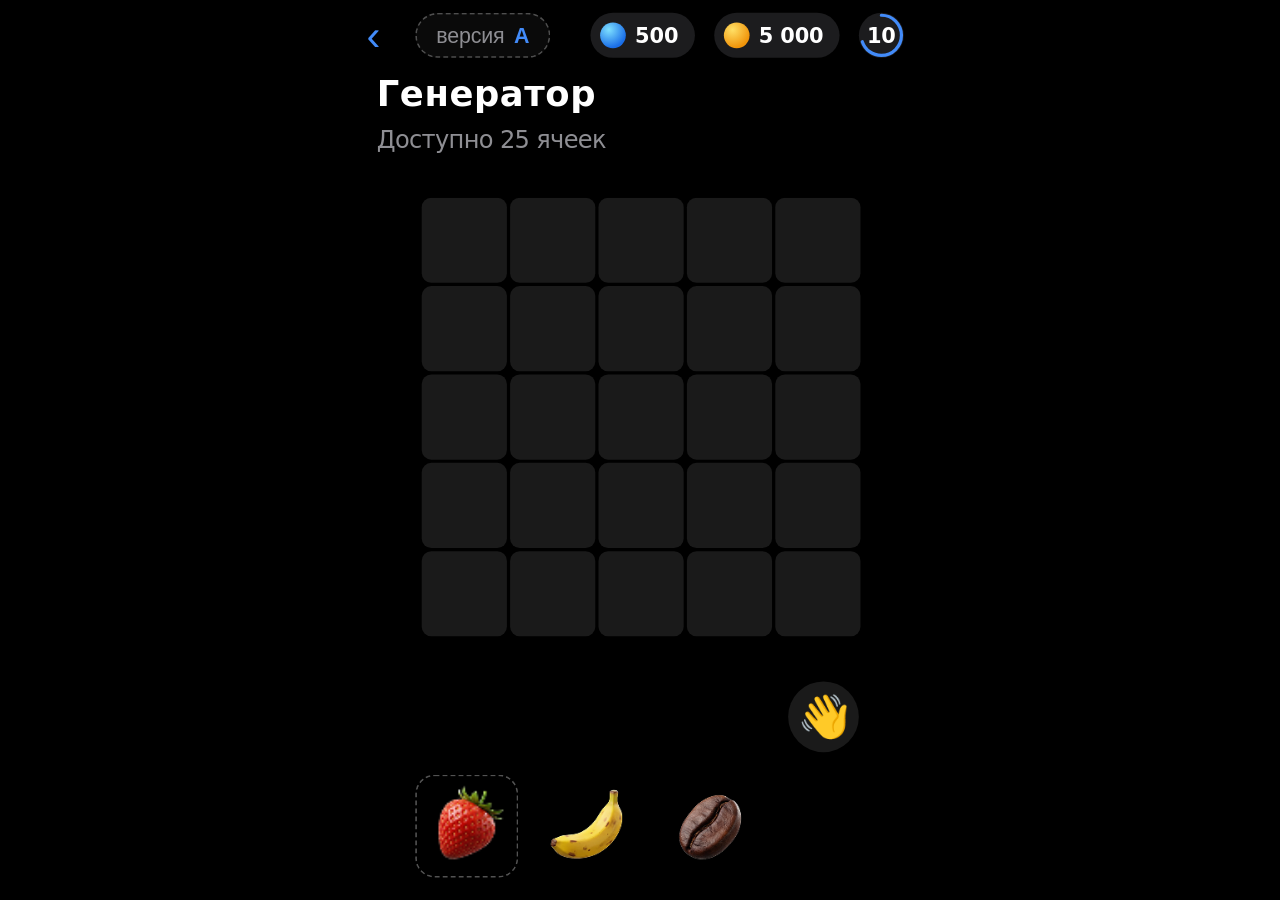
==== index.html @ 15fbb55a "Прототип генератора: три версии сбора" ====
<!doctype html>
<html lang="ru">
<head>
<meta charset="utf-8">
<meta name="viewport" content="width=device-width, initial-scale=1, maximum-scale=1, user-scalable=no, viewport-fit=cover">
<title>Генератор — прототип</title>
<style>
  /* ═══ токены из макета (get_variable_defs) ═══ */
  :root{
    --tui-text-action:#428bf9;
    --tui-status-info:#428bf9;
    --cell-bg:rgba(255,255,255,.1);        /* tui-background-neutral-1-on-dark */
    --cell-radius:6px;
    /* размер ячейки считается в fit() под доступную высоту, 56 — потолок из макета */
    --cell-size:56px;
    --cell-gap:2px;
    --block-w:288px;                        /* 5×56 + 4×2 */
    --block-gap:20px;
    --grid-left:36px;
    --stage-pad:16px;
  }
  *{box-sizing:border-box;-webkit-tap-highlight-color:transparent;-webkit-user-select:none;user-select:none}
  html,body{margin:0;padding:0;height:100%;background:#000;overflow:hidden;overscroll-behavior:none}

  /* ═══ Экран живёт в координатах макета: ширина всегда ровно 360,
     высота — сколько дал экран. Горизонтальные размеры из Figma
     сохраняются точно, вертикальные зазоры тянутся. ═══ */
  #phone{
    position:absolute;left:0;top:0;width:360px;background:#000;overflow:hidden;
    transform-origin:0 0;
    display:flex;flex-direction:column;
    font:400 17px/1 -apple-system,BlinkMacSystemFont,"SF Pro Text","SF Pro Display",system-ui,sans-serif;
    color:#fff;
  }

  /* ─── status bar (44) ─── */
  .statusbar{position:relative;flex:0 0 44px}
  #phone.compact .statusbar,
  #phone.compact #homebar{display:none}   /* мало высоты — убираем бутафорию */
  /* и поджимаем всё вокруг сетки: чем меньше уйдёт на обвязку,
     тем крупнее ячейки и тем полнее сетка занимает ширину */
  #phone.compact .titlewrap{padding:2px 16px 10px}
  #phone.compact #title{font-size:22px;line-height:26px}
  #phone.compact #desc{margin-top:8px;font-size:15px}
  #phone.compact .controls{flex-basis:44px;margin-top:10px}
  #phone.compact #pager{top:12px}
  #phone.compact #collect{width:44px;height:44px;font-size:26px}
  #phone.compact #tray{padding-top:14px;padding-bottom:14px}
  #phone.compact .seed{width:64px;height:64px}
  #phone.compact .seed img{width:58px;height:58px}
  #time{position:absolute;left:34px;top:12px;font-size:15px;font-weight:600;letter-spacing:-.2px}
  #sysicons{position:absolute;right:14px;top:15px;font-size:11px;letter-spacing:1px;opacity:.95}

  /* ─── app bar (44) ─── */
  .appbar{position:relative;flex:0 0 44px}
  #back{
    position:absolute;left:8px;top:10px;width:12px;height:24px;border:0;background:none;padding:0;
    cursor:pointer;color:var(--tui-text-action);font-size:26px;line-height:24px;font-weight:300;
  }

  /* ─── бейджи: widget @140,44 · 220×44, px16 py8 gap12 ─── */
  #widget{
    position:absolute;right:16px;top:8px;height:28px;
    display:flex;gap:12px;align-items:center;
  }
  .badge{
    height:28px;min-width:28px;border-radius:100px;background:#1c1c1e;
    display:flex;align-items:center;padding:0 6px;gap:2px;
    font-size:13px;font-weight:600;letter-spacing:-.08px;white-space:nowrap;
  }
  .badge i{width:16px;height:16px;border-radius:50%;display:block;flex:0 0 auto}
  .i-gem{background:radial-gradient(circle at 34% 28%,#7ee0ff,#1a6ee8 72%)}
  .i-coin{background:radial-gradient(circle at 34% 28%,#ffe066,#f0940a 72%)}
  .badge span{padding:0 4px}
  #ring{position:relative;width:28px;height:28px;border-radius:100px;background:#1c1c1e;display:grid;place-items:center}
  #ring svg{position:absolute;inset:0;transform:rotate(-90deg)}
  #ring b{font-size:13px;font-weight:600;letter-spacing:-.08px}

  /* ─── заголовок ─── */
  .titlewrap{flex:0 0 auto;padding:4px 16px 26px}
  #title{
    font-family:-apple-system,"SF Pro Display",system-ui,sans-serif;
    font-size:30px;font-weight:700;letter-spacing:.36px;line-height:36px;
  }
  #desc{margin-top:18px;font-size:17px;letter-spacing:-.41px;color:#8e8e93}

  /* ─── сетка блоков ─── */
  /* сетка забирает свободную высоту, минимальные поля сверху и снизу гарантированы */
  #stage{
    flex:1 1 auto;position:relative;display:flex;align-items:center;
    min-height:0;padding:var(--stage-pad) 0;
  }
  #scroller{
    width:100%;height:var(--block-w);
    display:flex;gap:var(--block-gap);padding:0 var(--grid-left);
    overflow-x:auto;scroll-snap-type:x mandatory;
    scrollbar-width:none;overscroll-behavior-x:contain;
  }
  #scroller::-webkit-scrollbar{display:none}
  #scroller.one{overflow-x:hidden}
  #scroller.nosnap{scroll-snap-type:none}   /* на время быстрой прокрутки */
  .block{
    /* якорная позиция: блок всегда встаёт по центру экрана */
    flex:0 0 var(--block-w);scroll-snap-align:center;
    display:grid;grid-template-columns:repeat(5,var(--cell-size));
    grid-auto-rows:var(--cell-size);gap:var(--cell-gap);
  }
  .cell{
    background:var(--cell-bg);border-radius:var(--cell-radius);
    position:relative;overflow:hidden;
    display:grid;place-items:center;
  }
  /* выбранная ячейка — как resources23 в макете */
  .cell.sel::before{
    content:"";position:absolute;inset:0;background:rgba(66,139,249,.2);z-index:2;
  }
  /* в версии C выбор множественный, поэтому ставим галочку как в фотоплёнке */
  #phone[data-ver="select"] .cell.sel::after{
    content:"✓";position:absolute;right:3px;top:3px;width:16px;height:16px;
    border-radius:50%;background:var(--tui-text-action);color:#fff;
    font-size:10px;font-weight:700;line-height:16px;text-align:center;z-index:3;
  }

  /* ─── панель действий над выделением ─── */
  #actionbar{
    flex:0 0 auto;display:flex;align-items:center;gap:8px;
    margin:0 16px;padding:8px 8px 8px 14px;
    background:rgba(255,255,255,.1);border-radius:14px;
  }
  #actionbar[hidden]{display:none}
  #actionbar .n{flex:1;font-size:13px;font-weight:600;letter-spacing:-.08px}
  #actionbar .n small{display:block;font-weight:400;color:#8e8e93;font-size:11px;margin-top:2px}
  #actionbar button{
    border:0;border-radius:9px;padding:9px 12px;font:600 13px/1 inherit;cursor:pointer;
  }
  #actionbar .go{background:var(--tui-text-action);color:#fff}
  #actionbar .go[disabled]{background:rgba(255,255,255,.12);color:#636366;cursor:default}
  #actionbar .clr{background:none;color:#8e8e93;padding:9px 4px}
  /* доля от ячейки, а не фикс — ячейка меняет размер под экран */
  .cell img{width:71%;height:71%;object-fit:contain;pointer-events:none;position:relative}
  .cell.growing img{opacity:.4}
  .cell .arc{position:absolute;inset:0;transform:rotate(-90deg);pointer-events:none}

  /* фидбек при проведении инструментом/ресурсом: ячейка чуть поджимается */
  .cell{transition:transform .16s cubic-bezier(.34,1.56,.64,1)}
  .cell.hov{transform:scale(.88)}

  /* края (33px, узлы 2:14144 / 2:14145): прозрачные тап-зоны прокрутки.
     Ничего не затемняют — соседний блок должен быть видно. */
  .fade{
    position:absolute;top:0;bottom:0;width:var(--grid-left);z-index:3;
    border:0;padding:0;background:none;cursor:pointer;
    -webkit-tap-highlight-color:transparent;
  }
  .fade.l{left:0}
  .fade.r{right:0}
  .fade:active::after{content:"";position:absolute;inset:0;background:rgba(255,255,255,.05)}
  .fade[disabled]{cursor:default;pointer-events:none}
  /* зона «взведена»: ресурс поднесён к краю, сейчас пойдёт прокрутка */
  .fade.armed::after{
    content:"";position:absolute;inset:0;
    background:linear-gradient(var(--edge-dir),rgba(255,214,10,.32),transparent);
    animation:armed .7s ease-in-out infinite;
  }
  .fade.l.armed::after{--edge-dir:90deg}
  .fade.r.armed::after{--edge-dir:270deg}
  @keyframes armed{0%,100%{opacity:.45}50%{opacity:1}}
  #phone.dragging .fade{pointer-events:none}   /* не мешать перетаскиванию */

  /* ─── пейджер @133,536 · 95×20 ─── */
  .controls{position:relative;flex:0 0 52px;margin-top:24px}
  #pager{
    position:absolute;left:133px;top:16px;width:95px;height:20px;border-radius:10px;
    background:var(--cell-bg);display:flex;align-items:center;justify-content:center;gap:6px;
    touch-action:none;cursor:grab;
    transition:transform .2s cubic-bezier(.34,1.56,.64,1),box-shadow .2s;
  }
  #pager.hide{display:none}
  /* жест точной прокрутки: долгий тап — pager подрастает */
  #pager.zoom{transform:scale(1.25);box-shadow:0 0 0 1px rgba(255,255,255,.35) inset;cursor:grabbing}
  #pager i{width:5px;height:5px;border-radius:50%;background:rgba(255,255,255,.22);transition:background .15s}
  #pager i.on{background:var(--tui-status-info)}

  /* ─── инструмент сбора @272,528 · 52×52 ─── */
  #collect{
    position:absolute;left:272px;top:0;width:52px;height:52px;border-radius:50%;
    background:var(--cell-bg);border:0;padding:0;display:grid;place-items:center;
    font-size:32px;line-height:1;cursor:grab;touch-action:none;
  }
  #collect.lifted{opacity:.35}
  #collect[hidden]{display:none}   /* иначе display:grid выше перебивает [hidden] */

  /* ─── лоток: frame @0,594 · 360×152, items 80 @y24, x40 шаг 92 ─── */
  #tray{
    flex:0 0 auto;width:360px;
    display:flex;gap:12px;padding:24px 40px;
    overflow-x:auto;scrollbar-width:none;
  }
  #tray::-webkit-scrollbar{display:none}
  .seed{
    flex:0 0 auto;width:80px;height:80px;border-radius:12px;
    display:grid;place-items:center;cursor:grab;touch-action:none;
    border:1px solid transparent;
  }
  .seed.sel{border:1px dashed rgba(255,255,255,.32)}
  .seed.lifted{opacity:.35}
  .seed img{width:72px;height:72px;object-fit:contain;pointer-events:none}

  /* ─── home bar ─── */
  #homebar{flex:0 0 34px;position:relative}
  #homebar::after{content:"";position:absolute;left:50%;bottom:8px;transform:translateX(-50%);width:133px;height:5px;border-radius:100px;background:#fff}

  /* ─── призрак перетаскивания ─── */
  /* остаётся в потоке, но не виден и не ловит касания */
  #ghost{position:fixed;left:0;top:0;width:64px;height:64px;pointer-events:none;z-index:90;display:none}
  #ghost img{width:100%;height:100%;object-fit:contain;display:block}
  #ghost span{display:block;width:100%;height:100%;font-size:44px;line-height:64px;text-align:center}
  #ghost img[hidden],#ghost span[hidden]{display:none}

  /* ─── тултип ─── */
  #tip{
    position:absolute;z-index:60;display:none;background:#f2f2f7;color:#000;
    border-radius:12px;padding:9px 12px;font-size:13px;line-height:1.35;font-weight:500;
    box-shadow:0 8px 24px rgba(0,0,0,.5);max-width:170px;
  }
  #tip::after{content:"";position:absolute;bottom:-5px;left:calc(50% - 6px);width:12px;height:12px;background:#f2f2f7;transform:rotate(45deg);border-radius:2px}
  #tip button{display:block;margin-top:8px;width:100%;border:0;border-radius:8px;background:var(--tui-text-action);color:#fff;font:600 13px/1 inherit;padding:8px;cursor:pointer}

  /* ─── скелетон ─── */
  #skeleton{position:absolute;inset:0;background:#000;z-index:70;display:none}
  #skeleton.on{display:block}
  .sk{background:rgba(255,255,255,.06);border-radius:6px;position:relative;overflow:hidden}
  .sk::after{content:"";position:absolute;inset:0;transform:translateX(-100%);
    background:linear-gradient(90deg,transparent,rgba(255,255,255,.05),transparent);animation:sh 1.1s infinite}
  @keyframes sh{100%{transform:translateX(100%)}}

  /* ─── вход в служебные настройки: в шапке, в свободной зоне app-bar ─── */
  #devbtn{
    position:absolute;left:40px;top:8px;height:28px;z-index:40;
    display:flex;align-items:center;gap:6px;padding:0 12px;
    border:1px dashed rgba(255,255,255,.28);border-radius:100px;
    background:rgba(255,255,255,.04);color:#8e8e93;
    font:600 12px/1 inherit;letter-spacing:-.1px;cursor:pointer;
  }
  #devbtn:hover{color:#c7c7cc}
  #devbtn b{color:var(--tui-text-action)}

  /* ─── страница настроек прототипа ─── */
  #settings{
    position:absolute;inset:0;z-index:100;background:#000;
    display:flex;flex-direction:column;overflow-y:auto;
  }
  #settings[hidden]{display:none}
  #settings .head{
    flex:0 0 auto;display:flex;align-items:center;justify-content:space-between;
    padding:16px 16px 8px;
  }
  #settings h2{margin:0;font-size:24px;font-weight:700;letter-spacing:.2px}
  #settings .close{
    border:0;background:rgba(255,255,255,.1);color:#fff;width:32px;height:32px;
    border-radius:50%;font-size:17px;line-height:1;cursor:pointer;
  }
  #settings .body{padding:8px 16px 24px;display:flex;flex-direction:column;gap:22px}
  .row .label{font-size:13px;font-weight:600;color:#8e8e93;margin-bottom:8px;letter-spacing:-.08px}
  .row .hint{font-size:12px;line-height:1.4;color:#636366;margin-top:8px}
  .seg{display:flex;background:rgba(255,255,255,.1);border-radius:10px;padding:3px;gap:3px}
  .seg button{
    flex:1;border:0;background:none;color:#c7c7cc;border-radius:8px;
    padding:9px 6px;font:600 13px/1.2 inherit;cursor:pointer;letter-spacing:-.08px;
  }
  .seg button.on{background:var(--tui-text-action);color:#fff}
  .danger{
    width:100%;border:1px solid rgba(255,255,255,.18);background:none;color:#ff453a;
    border-radius:10px;padding:12px;font:600 14px/1 inherit;cursor:pointer;
  }
  #settings .note{
    font-size:12px;line-height:1.45;color:#636366;
    border-top:1px solid rgba(255,255,255,.1);padding-top:14px;
  }
</style>
</head>
<body>

<div id="phone">
  <div class="statusbar">
    <div id="time">9:41</div>
    <div id="sysicons">▪▪▪ ⌁ ▰</div>
  </div>

  <div class="appbar">
  <button id="back" aria-label="Назад">‹</button>

  <button id="devbtn" title="Настройки прототипа">версия <b id="devver">A</b></button>

  <div id="widget">
    <div class="badge"><i class="i-gem"></i><span>500</span></div>
    <div class="badge"><i class="i-coin"></i><span>5 000</span></div>
    <div id="ring">
      <svg viewBox="0 0 28 28"><circle cx="14" cy="14" r="12.5" fill="none"
        stroke="var(--tui-status-info)" stroke-width="2" stroke-linecap="round"
        stroke-dasharray="78.5" stroke-dashoffset="24"/></svg><b>10</b>
    </div>
  </div>
  </div>

  <div class="titlewrap">
    <div id="title">Генератор</div>
    <div id="desc">Доступно <span id="free">0</span> ячеек</div>
  </div>

  <div id="stage">
    <div id="scroller"></div>
    <button class="fade l" aria-label="Предыдущий блок"></button>
    <button class="fade r" aria-label="Следующий блок"></button>
  </div>

  <div class="controls">
    <div id="pager"></div>
    <button id="collect" title="Сбор: провести по готовым ячейкам">👋</button>
  </div>

  <div id="actionbar" hidden>
    <div class="n"><span id="selN">Выбрано 0</span><small id="selHint"></small></div>
    <button class="go" id="doCollect">Собрать</button>
    <button class="clr" id="doClear">Снять</button>
  </div>

  <div id="tray"></div>
  <div id="homebar"></div>

  <div id="tip"></div>
  <div id="skeleton"></div>

  <div id="settings" hidden>
    <div class="head">
      <h2>Настройки прототипа</h2>
      <button class="close" aria-label="Закрыть">✕</button>
    </div>
    <div class="body">

      <div class="row">
        <div class="label">ВЕРСИЯ СБОРА</div>
        <div class="seg">
          <button data-set="collect:tool">A · ручкой</button>
          <button data-set="collect:direct">B · напрямую</button>
          <button data-set="collect:select">C · выделением</button>
        </div>
        <div class="hint" id="collectHint"></div>
      </div>


      <div class="row" id="directRow" hidden>
        <div class="label">КАК ОТЛИЧАТЬ СБОР ОТ ПРОКРУТКИ</div>
        <div class="seg">
          <button data-set="direct:free">Водишь пальцем</button>
          <button data-set="direct:start">С готовой</button>
          <button data-set="direct:hold">Удержание</button>
        </div>
        <div class="hint" id="directHint"></div>
      </div>

      <div class="row">
        <div class="label">СКОЛЬКО БЛОКОВ</div>
        <div class="seg">
          <button data-mode="single">1 блок · 25</button>
          <button data-mode="overflow">4 блока · 100</button>
        </div>
      </div>

      <div class="row">
        <button class="danger" id="reset">Очистить все грядки</button>
      </div>

      <div class="note">
        Служебный экран для тестов. Переключение применяется сразу —
        закрой настройки и пробуй, грядки не сбрасываются.
      </div>
    </div>
  </div>
</div>

<div id="ghost"><img alt=""><span></span></div>


<script>
'use strict';

/* ═══════════ КОНФИГ ═══════════ */

const RESOURCE_TYPES = [
  { id:'strawberry', name:'Клубника', growMs:10*1000, image:'img.png' },
  { id:'banana',     name:'Банан',    growMs:20*1000, image:'imgb.png' },
  { id:'coffee',     name:'Кофе',     growMs:40*1000, image:'imgcoffe.png' },
];

const CELLS_PER_BLOCK = 25;
const MODES = { single:1, overflow:4 };
const SKELETON_MS = 600;
const DOUBLE_TAP_MS = 300;
const CIRC = 2 * Math.PI * 24;           // дуга прогресса в ячейке 56px

const byId = id => RESOURCE_TYPES.find(t => t.id === id);

/* ═══════════ СОСТОЯНИЕ ═══════════ */

const STORE = 'generator-proto-v2';
let state = load() || fresh('single');

function fresh(mode){
  return { mode, cells: Array.from({length: MODES[mode]*CELLS_PER_BLOCK}, () => ({state:'empty'})) };
}
function load(){
  try{
    const r = JSON.parse(localStorage.getItem(STORE));
    if(!r || !MODES[r.mode] || !Array.isArray(r.cells)) return null;
    if(r.cells.length !== MODES[r.mode]*CELLS_PER_BLOCK) return null;
    const now = Date.now();
    r.cells.forEach(c => { if(c.state==='growing' && c.endsAt<=now) c.state='ready'; });
    return r;
  }catch{ return null; }
}
const save = () => localStorage.setItem(STORE, JSON.stringify(state));

/* ═══════════ DOM ═══════════ */

const $ = s => document.querySelector(s);
const phone = $('#phone'), scroller = $('#scroller'), pager = $('#pager');
const tray = $('#tray'), tip = $('#tip'), ghost = $('#ghost');
const ghostImg = ghost.querySelector('img'), ghostEmoji = ghost.querySelector('span');
const skeleton = $('#skeleton');
const freeEl = $('#free'), collectTool = $('#collect');
const cellEls = [];

/* Макет свёрстан в координатах 360×780 и целиком масштабируется под экран:
   на телефоне растягивается во весь экран, на десктопе ужимается. */
const DESIGN_W = 360;
/* Полная обвязка (статус-бар, app bar, заголовок, контролы, лоток, home bar)
   съедает 430 единиц. Сетке нужно 288 плюс поля 32 — значит полный вариант
   имеет смысл только от 750. Ниже переключаемся на компактный, иначе на
   границе ячейки становились мельче, чем в компактном режиме. */
const COMPACT_H = 750;
const MIN_H = 560;       // минимальная высота в единицах макета, ниже не ужимаемся
const CELL_MAX = 56;     // размер из макета — потолок, а не константа
const CELL_MIN = 34;

const stage = $('#stage');
const root = document.documentElement;

function fit(){
  const vv = window.visualViewport;
  const w = vv ? vv.width  : innerWidth;
  const h = vv ? vv.height : innerHeight;

  // Тянемся по ширине, но не настолько, чтобы высоты осталось меньше MIN_H:
  // иначе в широком окне десктопа «телефон» раздувался бы на весь экран.
  const s = Math.min(w / DESIGN_W, h / MIN_H);
  const layoutH = h / s;                    // высота экрана в единицах макета

  phone.classList.toggle('compact', layoutH < COMPACT_H);
  phone.style.height = layoutH + 'px';
  phone.style.left = Math.round((w - DESIGN_W * s) / 2) + 'px';
  phone.style.transform = `scale(${s})`;

  sizeGrid();
}

/* Ячейка подгоняется под то, что осталось между шапкой и лотком.
   Сетка всегда квадратная 5×5 и целиком помещается — без обрезки и без
   упирания в подзаголовок. Поля --stage-pad уже вычтены самим stage. */
function sizeGrid(){
  const avail = stage.clientHeight;          // padding уже учтён в clientHeight
  const pad = parseFloat(getComputedStyle(stage).paddingTop) * 2;
  const usable = avail - pad;

  const gap = 2;
  let cell = Math.floor((usable - gap * 4) / 5);
  cell = Math.max(CELL_MIN, Math.min(CELL_MAX, cell));

  const blockW = cell * 5 + gap * 4;
  root.style.setProperty('--cell-size', cell + 'px');
  root.style.setProperty('--block-w', blockW + 'px');
  root.style.setProperty('--grid-left', Math.round((DESIGN_W - blockW) / 2) + 'px');
}
addEventListener('resize', fit);
addEventListener('orientationchange', fit);
window.visualViewport?.addEventListener('resize', fit);

/* ─── сетка ─── */

function buildGrid(){
  scroller.innerHTML = '';
  cellEls.length = 0;
  const blocks = MODES[state.mode];
  scroller.classList.toggle('one', blocks === 1);

  for(let b = 0; b < blocks; b++){
    const block = document.createElement('div');
    block.className = 'block';
    for(let i = 0; i < CELLS_PER_BLOCK; i++){
      const idx = b*CELLS_PER_BLOCK + i;
      const el = document.createElement('div');
      el.className = 'cell';
      el.dataset.idx = idx;
      el.innerHTML =
        `<svg class="arc" viewBox="0 0 56 56"><circle cx="28" cy="28" r="24" fill="none"
          stroke="#fff" stroke-width="2" stroke-linecap="round"
          stroke-dasharray="${CIRC}" stroke-dashoffset="${CIRC}"/></svg><img alt="" hidden>`;
      block.appendChild(el);
      cellEls[idx] = el;
    }
    scroller.appendChild(block);
  }

  pager.innerHTML = '';
  pager.classList.toggle('hide', blocks === 1);
  for(let b = 0; b < blocks; b++) pager.appendChild(document.createElement('i'));
  updatePager();
  paintAll();
}

function paintCell(idx){
  const c = state.cells[idx], el = cellEls[idx];
  if(!el) return;
  const img = el.querySelector('img'), arc = el.querySelector('.arc circle');

  el.classList.toggle('growing', c.state === 'growing');
  el.classList.toggle('ready',   c.state === 'ready');

  if(c.state === 'empty'){
    img.hidden = true;
    arc.style.strokeDashoffset = CIRC;
    return;
  }
  const t = byId(c.typeId);
  if(!img.src.endsWith(t.image)) img.src = t.image;
  img.hidden = false;
  arc.style.strokeDashoffset = c.state === 'growing'
    ? CIRC * ((c.endsAt - Date.now()) / t.growMs)
    : CIRC;
}

const countFree = () => { freeEl.textContent = state.cells.filter(c => c.state==='empty').length; };
function paintAll(){ state.cells.forEach((_,i) => paintCell(i)); countFree(); }

/* ─── лоток ─── */

let selectedType = RESOURCE_TYPES[0].id;

function buildTray(){
  tray.innerHTML = '';
  RESOURCE_TYPES.forEach(t => {
    const el = document.createElement('div');
    el.className = 'seed' + (t.id === selectedType ? ' sel' : '');
    el.dataset.type = t.id;
    el.title = `${t.name} · ${t.growMs/1000} сек`;
    el.innerHTML = `<img src="${t.image}" alt="${t.name}">`;
    tray.appendChild(el);
  });
}

/* ═══════════ ПЕРЕТАСКИВАНИЕ ═══════════
   Два режима, оба массовые: ведёшь пальцем — обрабатываются все ячейки под ним.
   'seed'    — сажает во все пустые
   'collect' — собирает со всех готовых                                        */

let drag = null;      // { kind, typeId, srcEl }
let selCell = null;   // предварительно выбранная ячейка (см. примечания в макете)
let hov = null;       // ячейка под пальцем — для фидбека поджатием

/* Выбор ячейки тапом. Пока выбранная ячейка не обработана и не отжата —
   остальные ячейки на перетаскивание не реагируют. */
function selectCell(idx){
  if(selCell !== null) cellEls[selCell]?.classList.remove('sel');
  selCell = (selCell === idx) ? null : idx;          // повторный тап — «отжата»
  if(selCell !== null) cellEls[selCell].classList.add('sel');
}
function clearSel(){
  if(selCell !== null) cellEls[selCell]?.classList.remove('sel');
  selCell = null;
}

function startDrag(kind, srcEl, typeId, e){
  hideTip();
  drag = { kind, typeId, srcEl };
  phone.classList.add('dragging');
  srcEl.classList.add('lifted');
  srcEl.setPointerCapture?.(e.pointerId);

  if(kind === 'seed'){
    ghostEmoji.hidden = true;
    ghostImg.hidden = false;
    ghostImg.src = byId(typeId).image;
  } else {
    ghostImg.hidden = true;
    ghostEmoji.hidden = false;
    ghostEmoji.textContent = '👋';
  }
  ghost.style.display = 'block';
  moveGhost(e.clientX, e.clientY);
  apply(e.clientX, e.clientY);
}

tray.addEventListener('pointerdown', e => {
  const seed = e.target.closest('.seed');
  if(!seed) return;
  e.preventDefault();
  selectedType = seed.dataset.type;
  tray.querySelectorAll('.seed').forEach(s => s.classList.toggle('sel', s === seed));
  // версия C с выделением: ресурс не тащат, по нему жмут — засеется всё выбранное
  if(cfg.collect === 'select' && picked.size) return;
  startDrag('seed', seed, selectedType, e);
});

tray.addEventListener('click', e => {
  const seed = e.target.closest('.seed');
  if(!seed || cfg.collect !== 'select' || !picked.size) return;
  seedPicked(seed.dataset.type);
});

collectTool.addEventListener('pointerdown', e => {
  if(cfg.collect === 'direct') return;      // в версии B ручка не заметает
  e.preventDefault();
  startDrag('collect', collectTool, null, e);
});


document.addEventListener('pointermove', e => {
  if(!drag) return;
  e.preventDefault();
  moveGhost(e.clientX, e.clientY);
  apply(e.clientX, e.clientY);

  // держим ресурс у края — блоки листаются, не отрывая палец
  const pr = phone.getBoundingClientRect();
  edgeScroll((e.clientX - pr.left) / (pr.width / 360));
}, {passive:false});

/* ═══ автопрокрутка у края во время перетаскивания ═══
   Подвёл ресурс/инструмент к краевой зоне и держишь — через 400 мс
   листается блок, дальше каждые 700 мс, пока не увёл палец.        */

const EDGE_DELAY = 400, EDGE_REPEAT = 700;
let edgeTimer = null, edgeDir = 0;

function edgeScroll(x){
  // работает и при перетаскивании ресурса, и при заметании сбора
  const active = drag || (dc && dc.sweeping);
  if(!active || MODES[state.mode] === 1) return stopEdgeScroll();

  let dir = x <= 36 ? -1 : x >= 324 ? 1 : 0;

  // листать некуда — зону не взводим, иначе мигает впустую на крайних блоках
  if(dir){
    const next = anchorBlock + dir;
    if(next < 0 || next > MODES[state.mode] - 1) dir = 0;
  }

  if(dir === edgeDir) return;                 // направление не изменилось
  stopEdgeScroll();
  edgeDir = dir;
  if(!dir) return;

  const zone = $(dir < 0 ? '.fade.l' : '.fade.r');
  zone.classList.add('armed');
  const step = () => {
    const next = anchorBlock + edgeDir;
    if(next < 0 || next > MODES[state.mode] - 1) return stopEdgeScroll();
    goToBlock(next);
    // на крайнем блоке дальше не тикаем — подсветка гаснет сама
    if(next === 0 || next === MODES[state.mode] - 1) return stopEdgeScroll();
    edgeTimer = setTimeout(step, EDGE_REPEAT);
  };
  edgeTimer = setTimeout(step, EDGE_DELAY);
}

function stopEdgeScroll(){
  clearTimeout(edgeTimer);
  edgeTimer = null; edgeDir = 0;
  document.querySelectorAll('.fade').forEach(f => f.classList.remove('armed'));
}

function endDrag(){
  if(!drag) return;
  ghost.style.display = 'none';
  phone.classList.remove('dragging');
  drag.srcEl.classList.remove('lifted');
  if(hov !== null){ cellEls[hov]?.classList.remove('hov'); hov = null; }
  drag = null;
  stopEdgeScroll();
  save();
}
/* Снимаем перетаскивание при любом завершении, не только по pointerup:
   иначе оборванный жест навсегда оставлял краевые зоны отключёнными. */
document.addEventListener('pointerup', endDrag);
document.addEventListener('pointercancel', endDrag);
addEventListener('blur', endDrag);

function moveGhost(x, y){ ghost.style.transform = `translate(${x-32}px, ${y-32}px)`; }

/* Ячейка под пальцем — и действие над ней. Правила из примечаний макета:
   1. ресурс на пустую ячейку → запускается генерация;
      инструмент сбора на готовую → производится сбор;
   2. если ячейка была выбрана заранее — процесс идёт только с неё,
      остальные не активируются, пока она не обработана или не отжата;
   3. попадание на ячейку «в процессе» — ничего не происходит.        */
function apply(x, y){
  ghost.style.display = 'none';
  const el = document.elementFromPoint(x, y);
  ghost.style.display = 'block';
  const cell = el && el.closest ? el.closest('.cell') : null;

  // фидбек: поджимаем ячейку под пальцем
  const over = cell ? +cell.dataset.idx : null;
  if(over !== hov){
    if(hov !== null) cellEls[hov]?.classList.remove('hov');
    hov = over;
    if(hov !== null) cellEls[hov].classList.add('hov');
  }
  if(!cell) return;

  const idx = +cell.dataset.idx;

  // правило 2: блокировка на выбранной ячейке
  if(selCell !== null && idx !== selCell) return;

  const c = state.cells[idx];

  if(drag.kind === 'seed'){
    if(c.state !== 'empty') return;                       // правило 3
    const t = byId(drag.typeId);
    state.cells[idx] = { state:'growing', typeId:drag.typeId, endsAt: Date.now() + t.growMs };
  } else {
    if(c.state !== 'ready') return;                       // правило 3
    state.cells[idx] = { state:'empty' };
  }

  if(idx === selCell) clearSel();   // выбранная обработана — замок снят
  paintCell(idx);
  countFree();
}

/* ═══════════ СБОР ТАПОМ ═══════════ */

let lastTap = {idx:-1, at:0};

scroller.addEventListener('click', e => {
  if(swallowClick){ swallowClick = false; return; }   // уже обработали этим же касанием
  if(cfg.collect === 'select') return;                // в версии C выделением занимаются указатели
  const cell = e.target.closest('.cell');
  if(!cell) return;
  const idx = +cell.dataset.idx, now = Date.now();

  if(lastTap.idx === idx && now - lastTap.at < DOUBLE_TAP_MS){
    lastTap = {idx:-1, at:0};
    if(state.cells[idx].state === 'ready') return collect(idx);
  }
  lastTap = {idx, at:now};

  selectCell(idx);   // тап выбирает ячейку / отжимает её
  setTimeout(() => { if(lastTap.idx === idx) showTip(idx, cell); }, DOUBLE_TAP_MS);
});

function collect(idx){
  state.cells[idx] = {state:'empty'};
  if(idx === selCell) clearSel();
  paintCell(idx); countFree(); hideTip(); save();
}

/* ═══════════ ТУЛТИП ═══════════ */

function showTip(idx, cell){
  const c = state.cells[idx];
  if(c.state === 'empty') return hideTip();
  const t = byId(c.typeId);

  tip.innerHTML = c.state === 'growing'
    ? `<b>${t.name}</b><br>осталось ${Math.max(0, Math.ceil((c.endsAt-Date.now())/1000))} сек`
    : `<b>${t.name}</b><br>готово к сбору<button data-c="${idx}">Собрать</button>`;

  tip.style.display = 'block';
  const cr = cell.getBoundingClientRect(), pr = phone.getBoundingClientRect();
  const sc = pr.width / 360;
  let left = (cr.left - pr.left)/sc + cr.width/sc/2 - tip.offsetWidth/2;
  tip.style.left = Math.max(8, Math.min(left, 360 - tip.offsetWidth - 8)) + 'px';
  tip.style.top = ((cr.top - pr.top)/sc - tip.offsetHeight - 8) + 'px';
  tip.dataset.idx = idx;
}
const hideTip = () => { tip.style.display='none'; tip.dataset.idx=''; };

tip.addEventListener('click', e => {
  const b = e.target.closest('[data-c]');
  if(b) collect(+b.dataset.c);
});
document.addEventListener('pointerdown', e => {
  if(!e.target.closest('#tip') && !e.target.closest('.cell')) hideTip();
});
let settleTimer = null;
scroller.addEventListener('scroll', () => {
  hideTip();
  updatePager();
  // прокрутка улеглась — подтягиваем якорь под факт (свайп, жест пейджера)
  clearTimeout(settleTimer);
  settleTimer = setTimeout(() => { anchorBlock = currentBlock(); }, 140);
}, {passive:true});

/* ═══════════ ТИК ═══════════ */

setInterval(() => {
  const now = Date.now();
  let changed = false;
  state.cells.forEach((c,i) => {
    if(c.state !== 'growing') return;
    if(c.endsAt <= now){ c.state = 'ready'; changed = true; }
    paintCell(i);
  });
  if(tip.style.display === 'block' && tip.dataset.idx !== ''){
    const i = +tip.dataset.idx;
    if(state.cells[i].state !== 'empty') showTip(i, cellEls[i]);
  }
  if(changed){ countFree(); save(); }
}, 100);

/* ═══════════ ПРОКРУТКА ═══════════
   Три жеста из макета, у всех якорная позиция — блок встаёт по центру экрана:
   1. свайп по сетке (нативный скролл со снапом)
   2. тап по краю экрана — на один блок влево/вправо
   3. долгий тап на pager — он подрастает, дальше точная прокрутка пальцем  */

const maxScroll = () => scroller.scrollWidth - scroller.clientWidth;
const blockStep = () => {
  const n = MODES[state.mode];
  return n > 1 ? maxScroll() / (n - 1) : 0;
};
const currentBlock = () => {
  const s = blockStep();
  return s > 0 ? Math.round(scroller.scrollLeft / s) : 0;
};

/* Куда мы едем сейчас. Во время плавной прокрутки scrollLeft отстаёт,
   поэтому решения о границах принимаем по якорю, а не по факту. */
let anchorBlock = 0;

function goToBlock(i){
  const n = MODES[state.mode];
  anchorBlock = Math.max(0, Math.min(n - 1, i));
  scroller.scrollTo({ left: anchorBlock * blockStep(), behavior:'smooth' });
}

/* — жест 2: тап по краю — */
$('.fade.l').addEventListener('click', () => goToBlock(currentBlock() - 1));
$('.fade.r').addEventListener('click', () => goToBlock(currentBlock() + 1));

/* — жест 3: долгий тап на pager + точная прокрутка — */
let fast = null;   // { timer, active }

pager.addEventListener('pointerdown', e => {
  if(MODES[state.mode] === 1) return;
  e.preventDefault();
  pager.setPointerCapture?.(e.pointerId);
  fast = { active:false, timer: setTimeout(() => {
    fast.active = true;
    pager.classList.add('zoom');
    scroller.classList.add('nosnap');
  }, 320) };
});

pager.addEventListener('pointermove', e => {
  if(!fast || !fast.active) return;
  e.preventDefault();
  const pr = phone.getBoundingClientRect(), sc = pr.width / 360;
  const x = (e.clientX - pr.left) / sc;                 // координата в макете 0..360
  const t = Math.max(0, Math.min(1, (x - 36) / (360 - 72)));   // рабочая зона между краями
  scroller.scrollLeft = t * maxScroll();
  updatePager();
});

function endFast(){
  if(!fast) return;
  clearTimeout(fast.timer);
  if(fast.active){
    pager.classList.remove('zoom');
    scroller.classList.remove('nosnap');
    goToBlock(currentBlock());        // возврат к якорной позиции
  }
  fast = null;
}
pager.addEventListener('pointerup', endFast);
pager.addEventListener('pointercancel', endFast);

function updatePager(){
  if(MODES[state.mode] === 1) return;
  const active = currentBlock();
  [...pager.children].forEach((d,i) => d.classList.toggle('on', i === active));
  $('.fade.l').disabled = active === 0;
  $('.fade.r').disabled = active === MODES[state.mode] - 1;
}

/* ═══════════ ВЕРСИИ И НАСТРОЙКИ ═══════════
   A — сбор ручкой: инструмент берут и ведут по готовым ячейкам.
   B — прямой сбор: ячейку трогают пальцем. Здесь появляется конфликт
       с горизонтальной прокруткой, поэтому есть три способа развязки. */

const CFG_KEY = 'generator-proto-cfg';
const settings = $('#settings');

let cfg = { collect:'tool', direct:'free' };
try { Object.assign(cfg, JSON.parse(localStorage.getItem(CFG_KEY)) || {}); } catch {}
// убранные варианты («тап», «направление») переезжают на свободное заметание
if(!['free','start','hold'].includes(cfg.direct)) cfg.direct = 'free';

const saveCfg = () => localStorage.setItem(CFG_KEY, JSON.stringify(cfg));

const HINTS = {
  collect: {
    tool:   'Как в макете: берёшь ручку снизу справа и ведёшь по готовым ячейкам.',
    direct: 'Ручки нет, ячейку трогаешь напрямую. Ниже — чем отличать сбор от прокрутки.',
    select: 'Как выбор фото в айфоне: отмечаешь ячейки — тапом или проводя пальцем, — а потом одним действием собираешь или засеиваешь всё выделенное. Выделение живёт между блоками.'
  },
  direct: {
    free: 'Ведёшь пальцем по сетке — собирается всё готовое под ним. Свайп по сетке больше не листает: блоки переключаются краями экрана и пейджером.',
    start:'Начал с готовой ячейки — собираешь заметанием. Начал с пустой или растущей — обычный свайп листает блоки.',
    hold: 'Задержал палец на ячейке — прокрутка блокируется, дальше ведёшь и собираешь пачкой. Быстрый тап собирает одну.'
  }
};

function applyCfg(){
  const direct = cfg.collect === 'direct';
  const select = cfg.collect === 'select';
  phone.dataset.ver = cfg.collect;
  $('#directRow').hidden = !direct;
  collectTool.hidden = direct || select;   // ручка живёт только в версии A
  $('#devver').textContent = select ? 'C' : direct ? 'B' : 'A';
  if(!select) clearPicked();
  $('#collectHint').textContent = HINTS.collect[cfg.collect];
  $('#directHint').textContent = HINTS.direct[cfg.direct];

  settings.querySelectorAll('[data-set]').forEach(b => {
    const [k, v] = b.dataset.set.split(':');
    b.classList.toggle('on', cfg[k] === v);
  });
  settings.querySelectorAll('[data-mode]').forEach(b =>
    b.classList.toggle('on', b.dataset.mode === state.mode));
}

$('#devbtn').addEventListener('click', () => { settings.hidden = false; applyCfg(); });
settings.querySelector('.close').addEventListener('click', () => { settings.hidden = true; });

settings.addEventListener('click', e => {
  const b = e.target.closest('button');
  if(!b) return;

  if(b.id === 'reset'){ state = fresh(state.mode); save(); render(); settings.hidden = true; return; }

  if(b.dataset.mode){
    if(b.dataset.mode !== state.mode){ state = fresh(b.dataset.mode); save(); render(); }
    applyCfg();
    return;
  }

  if(b.dataset.set){
    const [k, v] = b.dataset.set.split(':');
    cfg[k] = v;
    saveCfg();
    applyCfg();
  }
});

/* ═══════════ ВЕРСИЯ C: ВЫДЕЛЕНИЕ, КАК В ФОТОПЛЁНКЕ ═══════════
   Выбор и действие разведены во времени: сперва отмечаешь ячейки
   тапом или проводя пальцем, потом применяешь действие ко всем сразу.
   Выделение переживает переключение блоков.                        */

const picked = new Set();
const actionbar = $('#actionbar');
let paint = null;   // { add: true|false } — красим выделение или снимаем

function paintCell2(idx, add){
  if(add === picked.has(idx)) return false;
  add ? picked.add(idx) : picked.delete(idx);
  cellEls[idx]?.classList.toggle('sel', add);
  return true;
}

function clearPicked(){
  picked.forEach(i => cellEls[i]?.classList.remove('sel'));
  picked.clear();
  renderActionbar();
}

function renderActionbar(){
  if(cfg.collect !== 'select' || picked.size === 0){ actionbar.hidden = true; return; }
  actionbar.hidden = false;
  const arr = [...picked];
  const ready = arr.filter(i => state.cells[i].state === 'ready').length;
  const empty = arr.filter(i => state.cells[i].state === 'empty').length;
  $('#selN').textContent = `Выбрано ${picked.size}`;
  $('#selHint').textContent = ready || empty
    ? [ready && `готовых ${ready}`, empty && `пустых ${empty}`].filter(Boolean).join(' · ')
    : 'все ячейки заняты';
  const btn = $('#doCollect');
  btn.disabled = ready === 0;
  btn.textContent = ready ? `Собрать ${ready}` : 'Собрать';
}

/* сбор всего выделенного */
$('#doCollect').addEventListener('click', () => {
  let n = 0;
  picked.forEach(i => {
    if(state.cells[i].state !== 'ready') return;
    state.cells[i] = { state:'empty' };
    paintCell(i);
    n++;
  });
  if(n){ countFree(); save(); }
  clearPicked();
});

$('#doClear').addEventListener('click', clearPicked);

/* посев всего выделенного: тап по ресурсу в лотке */
function seedPicked(typeId){
  const t = byId(typeId);
  let n = 0;
  picked.forEach(i => {
    if(state.cells[i].state !== 'empty') return;
    state.cells[i] = { state:'growing', typeId, endsAt: Date.now() + t.growMs };
    paintCell(i);
    n++;
  });
  if(n){ countFree(); save(); }
  clearPicked();
  return n;
}

/* ═══════════ ВЕРСИЯ B: ПРЯМОЙ СБОР ═══════════ */

const MOVE_TOL = 10;    // порог, после которого движение считается прокруткой
const HOLD_MS  = 250;

let dc = null;          // текущее касание сетки
let swallowClick = false;

scroller.addEventListener('pointerdown', e => {
  if(drag) return;
  const cell = e.target.closest('.cell');
  if(!cell) return;

  // версия C: начинаем красить выделение — добавляем или снимаем,
  // как в фотоплёнке, направление задаёт первая тронутая ячейка
  if(cfg.collect === 'select'){
    const i = +cell.dataset.idx;
    paint = { add: !picked.has(i) };
    paintCell2(i, paint.add);
    renderActionbar();
    lockScroll(true);
    dc = { idx:i, x:e.clientX, y:e.clientY, moved:false, sweeping:true, timer:null };
    return;
  }

  if(cfg.collect !== 'direct') return;
  const idx = +cell.dataset.idx;
  dc = { idx, x:e.clientX, y:e.clientY, moved:false, sweeping:false, timer:null };

  if(cfg.direct === 'free'){
    // сетка целиком отдана под сбор, листание — краями и пейджером
    startSweep();
  } else if(cfg.direct === 'start'){
    // решает стартовая ячейка: готовая — собираем, любая другая — листаем
    if(state.cells[idx].state === 'ready') startSweep();
  } else {
    dc.timer = setTimeout(() => { if(dc && !dc.moved) startSweep(); }, HOLD_MS);
  }
});

/* слушаем на документе: палец при заметании уходит за пределы сетки,
   и на самой сетке отпускание можно не поймать */
document.addEventListener('pointermove', e => {
  if(!dc) return;
  const dx = e.clientX - dc.x, dy = e.clientY - dc.y;

  if(!dc.moved && Math.hypot(dx, dy) > MOVE_TOL){
    dc.moved = true;
    clearTimeout(dc.timer);   // сдвинулся раньше задержки — это прокрутка
  }
  if(dc.sweeping){
    e.preventDefault();
    sweepAt(e.clientX, e.clientY);
    // у края блоки листаются, не отрывая палец — как при посеве
    const pr = phone.getBoundingClientRect();
    edgeScroll((e.clientX - pr.left) / (pr.width / 360));
  }
}, {passive:false});

/* Блокировка прокрутки на время заметания. Позицию сохраняем руками:
   смена overflow сбрасывает scrollLeft, и сетка прыгала бы на первый блок. */
function lockScroll(on){
  const x = scroller.scrollLeft;
  scroller.style.overflowX = on ? 'hidden' : '';
  scroller.scrollLeft = x;
}

function startSweep(){
  dc.sweeping = true;
  lockScroll(true);
  sweepAt(dc.x, dc.y);
}

function sweepAt(x, y){
  const el = document.elementFromPoint(x, y);
  const cell = el && el.closest ? el.closest('.cell') : null;
  if(!cell) return;
  const i = +cell.dataset.idx;

  if(cfg.collect === 'select'){          // версия C: красим выделение
    if(paintCell2(i, paint.add)) renderActionbar();
    swallowClick = true;
    return;
  }
  if(state.cells[i].state === 'ready'){ collect(i); swallowClick = true; }
}

function endDirect(){
  if(!dc) return;
  clearTimeout(dc.timer);
  paint = null;
  // тап без движения — собираем одну ячейку
  if(!dc.moved && !dc.sweeping && state.cells[dc.idx].state === 'ready'){
    collect(dc.idx);
    swallowClick = true;
  }
  lockScroll(false);
  dc = null;
  stopEdgeScroll();
}
document.addEventListener('pointerup', endDirect);
document.addEventListener('pointercancel', endDirect);
addEventListener('blur', endDirect);

/* ═══════════ СКЕЛЕТОН + СТАРТ ═══════════ */

function buildSkeleton(){
  skeleton.innerHTML = '';
  const add = (css) => {
    const d = document.createElement('div');
    d.className = 'sk'; d.style.cssText = css; skeleton.appendChild(d); return d;
  };
  add('position:absolute;left:16px;top:96px;width:200px;height:34px;border-radius:8px');
  add('position:absolute;left:16px;top:148px;width:140px;height:18px;border-radius:5px');
  const g = add('position:absolute;left:36px;top:216px;width:288px;height:288px;background:none');
  g.style.cssText += ';display:grid;grid-template-columns:repeat(5,56px);grid-auto-rows:56px;gap:2px';
  g.className = '';
  for(let i=0;i<25;i++){
    const c = document.createElement('div');
    c.className='sk'; c.style.animationDelay=(i*16)+'ms';
    g.appendChild(c);
  }
  add('position:absolute;left:40px;top:618px;width:80px;height:80px;border-radius:12px');
  add('position:absolute;left:132px;top:618px;width:80px;height:80px;border-radius:12px');
  add('position:absolute;left:224px;top:618px;width:80px;height:80px;border-radius:12px');
}

function render(){
  hideTip();
  selCell = null;
  picked.clear();               // сетка пересобирается — старые ссылки на ячейки не годятся
  anchorBlock = 0;
  stopEdgeScroll();
  buildSkeleton();
  skeleton.classList.add('on');
  buildGrid();
  buildTray();
  applyCfg();
  renderActionbar();
  scroller.scrollLeft = 0;
  fit();
  setTimeout(() => skeleton.classList.remove('on'), SKELETON_MS);
}

render();
</script>
</body>
</html>
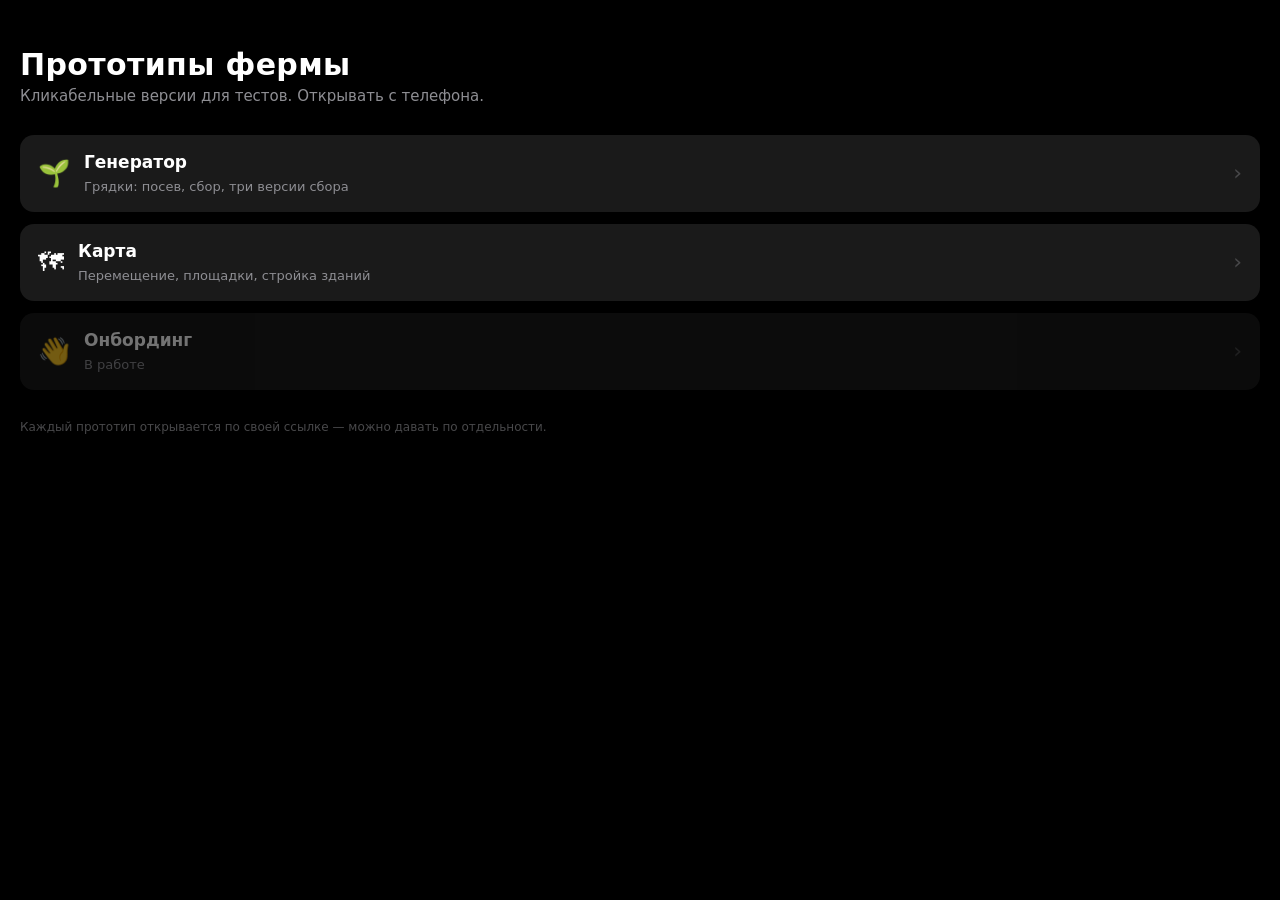
==== commit fd61d072: "Карта, генератор-модуль, оглавление" ====
--- a/index.html
+++ b/index.html
@@ -2,1181 +2,55 @@
 <html lang="ru">
 <head>
 <meta charset="utf-8">
-<meta name="viewport" content="width=device-width, initial-scale=1, maximum-scale=1, user-scalable=no, viewport-fit=cover">
-<title>Генератор — прототип</title>
+<meta name="viewport" content="width=device-width, initial-scale=1, viewport-fit=cover">
+<title>Прототипы фермы</title>
 <style>
-  /* ═══ токены из макета (get_variable_defs) ═══ */
-  :root{
-    --tui-text-action:#428bf9;
-    --tui-status-info:#428bf9;
-    --cell-bg:rgba(255,255,255,.1);        /* tui-background-neutral-1-on-dark */
-    --cell-radius:6px;
-    /* размер ячейки считается в fit() под доступную высоту, 56 — потолок из макета */
-    --cell-size:56px;
-    --cell-gap:2px;
-    --block-w:288px;                        /* 5×56 + 4×2 */
-    --block-gap:20px;
-    --grid-left:36px;
-    --stage-pad:16px;
-  }
-  *{box-sizing:border-box;-webkit-tap-highlight-color:transparent;-webkit-user-select:none;user-select:none}
-  html,body{margin:0;padding:0;height:100%;background:#000;overflow:hidden;overscroll-behavior:none}
-
-  /* ═══ Экран живёт в координатах макета: ширина всегда ровно 360,
-     высота — сколько дал экран. Горизонтальные размеры из Figma
-     сохраняются точно, вертикальные зазоры тянутся. ═══ */
-  #phone{
-    position:absolute;left:0;top:0;width:360px;background:#000;overflow:hidden;
-    transform-origin:0 0;
-    display:flex;flex-direction:column;
-    font:400 17px/1 -apple-system,BlinkMacSystemFont,"SF Pro Text","SF Pro Display",system-ui,sans-serif;
-    color:#fff;
-  }
-
-  /* ─── status bar (44) ─── */
-  .statusbar{position:relative;flex:0 0 44px}
-  #phone.compact .statusbar,
-  #phone.compact #homebar{display:none}   /* мало высоты — убираем бутафорию */
-  /* и поджимаем всё вокруг сетки: чем меньше уйдёт на обвязку,
-     тем крупнее ячейки и тем полнее сетка занимает ширину */
-  #phone.compact .titlewrap{padding:2px 16px 10px}
-  #phone.compact #title{font-size:22px;line-height:26px}
-  #phone.compact #desc{margin-top:8px;font-size:15px}
-  #phone.compact .controls{flex-basis:44px;margin-top:10px}
-  #phone.compact #pager{top:12px}
-  #phone.compact #collect{width:44px;height:44px;font-size:26px}
-  #phone.compact #tray{padding-top:14px;padding-bottom:14px}
-  #phone.compact .seed{width:64px;height:64px}
-  #phone.compact .seed img{width:58px;height:58px}
-  #time{position:absolute;left:34px;top:12px;font-size:15px;font-weight:600;letter-spacing:-.2px}
-  #sysicons{position:absolute;right:14px;top:15px;font-size:11px;letter-spacing:1px;opacity:.95}
-
-  /* ─── app bar (44) ─── */
-  .appbar{position:relative;flex:0 0 44px}
-  #back{
-    position:absolute;left:8px;top:10px;width:12px;height:24px;border:0;background:none;padding:0;
-    cursor:pointer;color:var(--tui-text-action);font-size:26px;line-height:24px;font-weight:300;
-  }
-
-  /* ─── бейджи: widget @140,44 · 220×44, px16 py8 gap12 ─── */
-  #widget{
-    position:absolute;right:16px;top:8px;height:28px;
-    display:flex;gap:12px;align-items:center;
-  }
-  .badge{
-    height:28px;min-width:28px;border-radius:100px;background:#1c1c1e;
-    display:flex;align-items:center;padding:0 6px;gap:2px;
-    font-size:13px;font-weight:600;letter-spacing:-.08px;white-space:nowrap;
-  }
-  .badge i{width:16px;height:16px;border-radius:50%;display:block;flex:0 0 auto}
-  .i-gem{background:radial-gradient(circle at 34% 28%,#7ee0ff,#1a6ee8 72%)}
-  .i-coin{background:radial-gradient(circle at 34% 28%,#ffe066,#f0940a 72%)}
-  .badge span{padding:0 4px}
-  #ring{position:relative;width:28px;height:28px;border-radius:100px;background:#1c1c1e;display:grid;place-items:center}
-  #ring svg{position:absolute;inset:0;transform:rotate(-90deg)}
-  #ring b{font-size:13px;font-weight:600;letter-spacing:-.08px}
-
-  /* ─── заголовок ─── */
-  .titlewrap{flex:0 0 auto;padding:4px 16px 26px}
-  #title{
-    font-family:-apple-system,"SF Pro Display",system-ui,sans-serif;
-    font-size:30px;font-weight:700;letter-spacing:.36px;line-height:36px;
-  }
-  #desc{margin-top:18px;font-size:17px;letter-spacing:-.41px;color:#8e8e93}
-
-  /* ─── сетка блоков ─── */
-  /* сетка забирает свободную высоту, минимальные поля сверху и снизу гарантированы */
-  #stage{
-    flex:1 1 auto;position:relative;display:flex;align-items:center;
-    min-height:0;padding:var(--stage-pad) 0;
-  }
-  #scroller{
-    width:100%;height:var(--block-w);
-    display:flex;gap:var(--block-gap);padding:0 var(--grid-left);
-    overflow-x:auto;scroll-snap-type:x mandatory;
-    scrollbar-width:none;overscroll-behavior-x:contain;
-  }
-  #scroller::-webkit-scrollbar{display:none}
-  #scroller.one{overflow-x:hidden}
-  #scroller.nosnap{scroll-snap-type:none}   /* на время быстрой прокрутки */
-  .block{
-    /* якорная позиция: блок всегда встаёт по центру экрана */
-    flex:0 0 var(--block-w);scroll-snap-align:center;
-    display:grid;grid-template-columns:repeat(5,var(--cell-size));
-    grid-auto-rows:var(--cell-size);gap:var(--cell-gap);
-  }
-  .cell{
-    background:var(--cell-bg);border-radius:var(--cell-radius);
-    position:relative;overflow:hidden;
-    display:grid;place-items:center;
-  }
-  /* выбранная ячейка — как resources23 в макете */
-  .cell.sel::before{
-    content:"";position:absolute;inset:0;background:rgba(66,139,249,.2);z-index:2;
-  }
-  /* в версии C выбор множественный, поэтому ставим галочку как в фотоплёнке */
-  #phone[data-ver="select"] .cell.sel::after{
-    content:"✓";position:absolute;right:3px;top:3px;width:16px;height:16px;
-    border-radius:50%;background:var(--tui-text-action);color:#fff;
-    font-size:10px;font-weight:700;line-height:16px;text-align:center;z-index:3;
-  }
-
-  /* ─── панель действий над выделением ─── */
-  #actionbar{
-    flex:0 0 auto;display:flex;align-items:center;gap:8px;
-    margin:0 16px;padding:8px 8px 8px 14px;
-    background:rgba(255,255,255,.1);border-radius:14px;
-  }
-  #actionbar[hidden]{display:none}
-  #actionbar .n{flex:1;font-size:13px;font-weight:600;letter-spacing:-.08px}
-  #actionbar .n small{display:block;font-weight:400;color:#8e8e93;font-size:11px;margin-top:2px}
-  #actionbar button{
-    border:0;border-radius:9px;padding:9px 12px;font:600 13px/1 inherit;cursor:pointer;
-  }
-  #actionbar .go{background:var(--tui-text-action);color:#fff}
-  #actionbar .go[disabled]{background:rgba(255,255,255,.12);color:#636366;cursor:default}
-  #actionbar .clr{background:none;color:#8e8e93;padding:9px 4px}
-  /* доля от ячейки, а не фикс — ячейка меняет размер под экран */
-  .cell img{width:71%;height:71%;object-fit:contain;pointer-events:none;position:relative}
-  .cell.growing img{opacity:.4}
-  .cell .arc{position:absolute;inset:0;transform:rotate(-90deg);pointer-events:none}
-
-  /* фидбек при проведении инструментом/ресурсом: ячейка чуть поджимается */
-  .cell{transition:transform .16s cubic-bezier(.34,1.56,.64,1)}
-  .cell.hov{transform:scale(.88)}
-
-  /* края (33px, узлы 2:14144 / 2:14145): прозрачные тап-зоны прокрутки.
-     Ничего не затемняют — соседний блок должен быть видно. */
-  .fade{
-    position:absolute;top:0;bottom:0;width:var(--grid-left);z-index:3;
-    border:0;padding:0;background:none;cursor:pointer;
-    -webkit-tap-highlight-color:transparent;
-  }
-  .fade.l{left:0}
-  .fade.r{right:0}
-  .fade:active::after{content:"";position:absolute;inset:0;background:rgba(255,255,255,.05)}
-  .fade[disabled]{cursor:default;pointer-events:none}
-  /* зона «взведена»: ресурс поднесён к краю, сейчас пойдёт прокрутка */
-  .fade.armed::after{
-    content:"";position:absolute;inset:0;
-    background:linear-gradient(var(--edge-dir),rgba(255,214,10,.32),transparent);
-    animation:armed .7s ease-in-out infinite;
-  }
-  .fade.l.armed::after{--edge-dir:90deg}
-  .fade.r.armed::after{--edge-dir:270deg}
-  @keyframes armed{0%,100%{opacity:.45}50%{opacity:1}}
-  #phone.dragging .fade{pointer-events:none}   /* не мешать перетаскиванию */
-
-  /* ─── пейджер @133,536 · 95×20 ─── */
-  .controls{position:relative;flex:0 0 52px;margin-top:24px}
-  #pager{
-    position:absolute;left:133px;top:16px;width:95px;height:20px;border-radius:10px;
-    background:var(--cell-bg);display:flex;align-items:center;justify-content:center;gap:6px;
-    touch-action:none;cursor:grab;
-    transition:transform .2s cubic-bezier(.34,1.56,.64,1),box-shadow .2s;
-  }
-  #pager.hide{display:none}
-  /* жест точной прокрутки: долгий тап — pager подрастает */
-  #pager.zoom{transform:scale(1.25);box-shadow:0 0 0 1px rgba(255,255,255,.35) inset;cursor:grabbing}
-  #pager i{width:5px;height:5px;border-radius:50%;background:rgba(255,255,255,.22);transition:background .15s}
-  #pager i.on{background:var(--tui-status-info)}
-
-  /* ─── инструмент сбора @272,528 · 52×52 ─── */
-  #collect{
-    position:absolute;left:272px;top:0;width:52px;height:52px;border-radius:50%;
-    background:var(--cell-bg);border:0;padding:0;display:grid;place-items:center;
-    font-size:32px;line-height:1;cursor:grab;touch-action:none;
-  }
-  #collect.lifted{opacity:.35}
-  #collect[hidden]{display:none}   /* иначе display:grid выше перебивает [hidden] */
-
-  /* ─── лоток: frame @0,594 · 360×152, items 80 @y24, x40 шаг 92 ─── */
-  #tray{
-    flex:0 0 auto;width:360px;
-    display:flex;gap:12px;padding:24px 40px;
-    overflow-x:auto;scrollbar-width:none;
-  }
-  #tray::-webkit-scrollbar{display:none}
-  .seed{
-    flex:0 0 auto;width:80px;height:80px;border-radius:12px;
-    display:grid;place-items:center;cursor:grab;touch-action:none;
-    border:1px solid transparent;
-  }
-  .seed.sel{border:1px dashed rgba(255,255,255,.32)}
-  .seed.lifted{opacity:.35}
-  .seed img{width:72px;height:72px;object-fit:contain;pointer-events:none}
-
-  /* ─── home bar ─── */
-  #homebar{flex:0 0 34px;position:relative}
-  #homebar::after{content:"";position:absolute;left:50%;bottom:8px;transform:translateX(-50%);width:133px;height:5px;border-radius:100px;background:#fff}
-
-  /* ─── призрак перетаскивания ─── */
-  /* остаётся в потоке, но не виден и не ловит касания */
-  #ghost{position:fixed;left:0;top:0;width:64px;height:64px;pointer-events:none;z-index:90;display:none}
-  #ghost img{width:100%;height:100%;object-fit:contain;display:block}
-  #ghost span{display:block;width:100%;height:100%;font-size:44px;line-height:64px;text-align:center}
-  #ghost img[hidden],#ghost span[hidden]{display:none}
-
-  /* ─── тултип ─── */
-  #tip{
-    position:absolute;z-index:60;display:none;background:#f2f2f7;color:#000;
-    border-radius:12px;padding:9px 12px;font-size:13px;line-height:1.35;font-weight:500;
-    box-shadow:0 8px 24px rgba(0,0,0,.5);max-width:170px;
-  }
-  #tip::after{content:"";position:absolute;bottom:-5px;left:calc(50% - 6px);width:12px;height:12px;background:#f2f2f7;transform:rotate(45deg);border-radius:2px}
-  #tip button{display:block;margin-top:8px;width:100%;border:0;border-radius:8px;background:var(--tui-text-action);color:#fff;font:600 13px/1 inherit;padding:8px;cursor:pointer}
-
-  /* ─── скелетон ─── */
-  #skeleton{position:absolute;inset:0;background:#000;z-index:70;display:none}
-  #skeleton.on{display:block}
-  .sk{background:rgba(255,255,255,.06);border-radius:6px;position:relative;overflow:hidden}
-  .sk::after{content:"";position:absolute;inset:0;transform:translateX(-100%);
-    background:linear-gradient(90deg,transparent,rgba(255,255,255,.05),transparent);animation:sh 1.1s infinite}
-  @keyframes sh{100%{transform:translateX(100%)}}
-
-  /* ─── вход в служебные настройки: в шапке, в свободной зоне app-bar ─── */
-  #devbtn{
-    position:absolute;left:40px;top:8px;height:28px;z-index:40;
-    display:flex;align-items:center;gap:6px;padding:0 12px;
-    border:1px dashed rgba(255,255,255,.28);border-radius:100px;
-    background:rgba(255,255,255,.04);color:#8e8e93;
-    font:600 12px/1 inherit;letter-spacing:-.1px;cursor:pointer;
-  }
-  #devbtn:hover{color:#c7c7cc}
-  #devbtn b{color:var(--tui-text-action)}
-
-  /* ─── страница настроек прототипа ─── */
-  #settings{
-    position:absolute;inset:0;z-index:100;background:#000;
-    display:flex;flex-direction:column;overflow-y:auto;
-  }
-  #settings[hidden]{display:none}
-  #settings .head{
-    flex:0 0 auto;display:flex;align-items:center;justify-content:space-between;
-    padding:16px 16px 8px;
-  }
-  #settings h2{margin:0;font-size:24px;font-weight:700;letter-spacing:.2px}
-  #settings .close{
-    border:0;background:rgba(255,255,255,.1);color:#fff;width:32px;height:32px;
-    border-radius:50%;font-size:17px;line-height:1;cursor:pointer;
-  }
-  #settings .body{padding:8px 16px 24px;display:flex;flex-direction:column;gap:22px}
-  .row .label{font-size:13px;font-weight:600;color:#8e8e93;margin-bottom:8px;letter-spacing:-.08px}
-  .row .hint{font-size:12px;line-height:1.4;color:#636366;margin-top:8px}
-  .seg{display:flex;background:rgba(255,255,255,.1);border-radius:10px;padding:3px;gap:3px}
-  .seg button{
-    flex:1;border:0;background:none;color:#c7c7cc;border-radius:8px;
-    padding:9px 6px;font:600 13px/1.2 inherit;cursor:pointer;letter-spacing:-.08px;
-  }
-  .seg button.on{background:var(--tui-text-action);color:#fff}
-  .danger{
-    width:100%;border:1px solid rgba(255,255,255,.18);background:none;color:#ff453a;
-    border-radius:10px;padding:12px;font:600 14px/1 inherit;cursor:pointer;
-  }
-  #settings .note{
-    font-size:12px;line-height:1.45;color:#636366;
-    border-top:1px solid rgba(255,255,255,.1);padding-top:14px;
-  }
+  :root{color-scheme:dark}
+  *{box-sizing:border-box}
+  body{margin:0;min-height:100vh;background:#000;color:#fff;
+    font:400 17px/1.4 -apple-system,BlinkMacSystemFont,"SF Pro Text",system-ui,sans-serif;
+    padding:44px 20px 40px;display:flex;flex-direction:column;gap:28px}
+  h1{margin:0;font-size:30px;font-weight:700;letter-spacing:.36px}
+  p.lead{margin:0;color:#8e8e93;font-size:15px}
+  ul{list-style:none;margin:0;padding:0;display:flex;flex-direction:column;gap:12px}
+  a{display:flex;align-items:center;gap:14px;text-decoration:none;color:inherit;
+    background:rgba(255,255,255,.1);border-radius:14px;padding:16px 18px}
+  a:active{background:rgba(255,255,255,.16)}
+  .ico{font-size:26px;line-height:1;flex:0 0 auto}
+  .t{flex:1;min-width:0}
+  .t b{display:block;font-size:17px;font-weight:600}
+  .t small{display:block;color:#8e8e93;font-size:13px;margin-top:3px}
+  .chev{color:#48484a;font-size:22px;line-height:1}
+  .soon{opacity:.45}
+  footer{color:#48484a;font-size:12px;line-height:1.5}
 </style>
 </head>
 <body>
-
-<div id="phone">
-  <div class="statusbar">
-    <div id="time">9:41</div>
-    <div id="sysicons">▪▪▪ ⌁ ▰</div>
+  <div>
+    <h1>Прототипы фермы</h1>
+    <p class="lead">Кликабельные версии для тестов. Открывать с телефона.</p>
   </div>
 
-  <div class="appbar">
-  <button id="back" aria-label="Назад">‹</button>
+  <ul>
+    <li><a href="generator/">
+      <span class="ico">🌱</span>
+      <span class="t"><b>Генератор</b><small>Грядки: посев, сбор, три версии сбора</small></span>
+      <span class="chev">›</span>
+    </a></li>
 
-  <button id="devbtn" title="Настройки прототипа">версия <b id="devver">A</b></button>
+    <li><a href="map/">
+      <span class="ico">🗺</span>
+      <span class="t"><b>Карта</b><small>Перемещение, площадки, стройка зданий</small></span>
+      <span class="chev">›</span>
+    </a></li>
 
-  <div id="widget">
-    <div class="badge"><i class="i-gem"></i><span>500</span></div>
-    <div class="badge"><i class="i-coin"></i><span>5 000</span></div>
-    <div id="ring">
-      <svg viewBox="0 0 28 28"><circle cx="14" cy="14" r="12.5" fill="none"
-        stroke="var(--tui-status-info)" stroke-width="2" stroke-linecap="round"
-        stroke-dasharray="78.5" stroke-dashoffset="24"/></svg><b>10</b>
-    </div>
-  </div>
-  </div>
+    <li><a class="soon" href="onboarding/">
+      <span class="ico">👋</span>
+      <span class="t"><b>Онбординг</b><small>В работе</small></span>
+      <span class="chev">›</span>
+    </a></li>
+  </ul>
 
-  <div class="titlewrap">
-    <div id="title">Генератор</div>
-    <div id="desc">Доступно <span id="free">0</span> ячеек</div>
-  </div>
-
-  <div id="stage">
-    <div id="scroller"></div>
-    <button class="fade l" aria-label="Предыдущий блок"></button>
-    <button class="fade r" aria-label="Следующий блок"></button>
-  </div>
-
-  <div class="controls">
-    <div id="pager"></div>
-    <button id="collect" title="Сбор: провести по готовым ячейкам">👋</button>
-  </div>
-
-  <div id="actionbar" hidden>
-    <div class="n"><span id="selN">Выбрано 0</span><small id="selHint"></small></div>
-    <button class="go" id="doCollect">Собрать</button>
-    <button class="clr" id="doClear">Снять</button>
-  </div>
-
-  <div id="tray"></div>
-  <div id="homebar"></div>
-
-  <div id="tip"></div>
-  <div id="skeleton"></div>
-
-  <div id="settings" hidden>
-    <div class="head">
-      <h2>Настройки прототипа</h2>
-      <button class="close" aria-label="Закрыть">✕</button>
-    </div>
-    <div class="body">
-
-      <div class="row">
-        <div class="label">ВЕРСИЯ СБОРА</div>
-        <div class="seg">
-          <button data-set="collect:tool">A · ручкой</button>
-          <button data-set="collect:direct">B · напрямую</button>
-          <button data-set="collect:select">C · выделением</button>
-        </div>
-        <div class="hint" id="collectHint"></div>
-      </div>
-
-
-      <div class="row" id="directRow" hidden>
-        <div class="label">КАК ОТЛИЧАТЬ СБОР ОТ ПРОКРУТКИ</div>
-        <div class="seg">
-          <button data-set="direct:free">Водишь пальцем</button>
-          <button data-set="direct:start">С готовой</button>
-          <button data-set="direct:hold">Удержание</button>
-        </div>
-        <div class="hint" id="directHint"></div>
-      </div>
-
-      <div class="row">
-        <div class="label">СКОЛЬКО БЛОКОВ</div>
-        <div class="seg">
-          <button data-mode="single">1 блок · 25</button>
-          <button data-mode="overflow">4 блока · 100</button>
-        </div>
-      </div>
-
-      <div class="row">
-        <button class="danger" id="reset">Очистить все грядки</button>
-      </div>
-
-      <div class="note">
-        Служебный экран для тестов. Переключение применяется сразу —
-        закрой настройки и пробуй, грядки не сбрасываются.
-      </div>
-    </div>
-  </div>
-</div>
-
-<div id="ghost"><img alt=""><span></span></div>
-
-
-<script>
-'use strict';
-
-/* ═══════════ КОНФИГ ═══════════ */
-
-const RESOURCE_TYPES = [
-  { id:'strawberry', name:'Клубника', growMs:10*1000, image:'img.png' },
-  { id:'banana',     name:'Банан',    growMs:20*1000, image:'imgb.png' },
-  { id:'coffee',     name:'Кофе',     growMs:40*1000, image:'imgcoffe.png' },
-];
-
-const CELLS_PER_BLOCK = 25;
-const MODES = { single:1, overflow:4 };
-const SKELETON_MS = 600;
-const DOUBLE_TAP_MS = 300;
-const CIRC = 2 * Math.PI * 24;           // дуга прогресса в ячейке 56px
-
-const byId = id => RESOURCE_TYPES.find(t => t.id === id);
-
-/* ═══════════ СОСТОЯНИЕ ═══════════ */
-
-const STORE = 'generator-proto-v2';
-let state = load() || fresh('single');
-
-function fresh(mode){
-  return { mode, cells: Array.from({length: MODES[mode]*CELLS_PER_BLOCK}, () => ({state:'empty'})) };
-}
-function load(){
-  try{
-    const r = JSON.parse(localStorage.getItem(STORE));
-    if(!r || !MODES[r.mode] || !Array.isArray(r.cells)) return null;
-    if(r.cells.length !== MODES[r.mode]*CELLS_PER_BLOCK) return null;
-    const now = Date.now();
-    r.cells.forEach(c => { if(c.state==='growing' && c.endsAt<=now) c.state='ready'; });
-    return r;
-  }catch{ return null; }
-}
-const save = () => localStorage.setItem(STORE, JSON.stringify(state));
-
-/* ═══════════ DOM ═══════════ */
-
-const $ = s => document.querySelector(s);
-const phone = $('#phone'), scroller = $('#scroller'), pager = $('#pager');
-const tray = $('#tray'), tip = $('#tip'), ghost = $('#ghost');
-const ghostImg = ghost.querySelector('img'), ghostEmoji = ghost.querySelector('span');
-const skeleton = $('#skeleton');
-const freeEl = $('#free'), collectTool = $('#collect');
-const cellEls = [];
-
-/* Макет свёрстан в координатах 360×780 и целиком масштабируется под экран:
-   на телефоне растягивается во весь экран, на десктопе ужимается. */
-const DESIGN_W = 360;
-/* Полная обвязка (статус-бар, app bar, заголовок, контролы, лоток, home bar)
-   съедает 430 единиц. Сетке нужно 288 плюс поля 32 — значит полный вариант
-   имеет смысл только от 750. Ниже переключаемся на компактный, иначе на
-   границе ячейки становились мельче, чем в компактном режиме. */
-const COMPACT_H = 750;
-const MIN_H = 560;       // минимальная высота в единицах макета, ниже не ужимаемся
-const CELL_MAX = 56;     // размер из макета — потолок, а не константа
-const CELL_MIN = 34;
-
-const stage = $('#stage');
-const root = document.documentElement;
-
-function fit(){
-  const vv = window.visualViewport;
-  const w = vv ? vv.width  : innerWidth;
-  const h = vv ? vv.height : innerHeight;
-
-  // Тянемся по ширине, но не настолько, чтобы высоты осталось меньше MIN_H:
-  // иначе в широком окне десктопа «телефон» раздувался бы на весь экран.
-  const s = Math.min(w / DESIGN_W, h / MIN_H);
-  const layoutH = h / s;                    // высота экрана в единицах макета
-
-  phone.classList.toggle('compact', layoutH < COMPACT_H);
-  phone.style.height = layoutH + 'px';
-  phone.style.left = Math.round((w - DESIGN_W * s) / 2) + 'px';
-  phone.style.transform = `scale(${s})`;
-
-  sizeGrid();
-}
-
-/* Ячейка подгоняется под то, что осталось между шапкой и лотком.
-   Сетка всегда квадратная 5×5 и целиком помещается — без обрезки и без
-   упирания в подзаголовок. Поля --stage-pad уже вычтены самим stage. */
-function sizeGrid(){
-  const avail = stage.clientHeight;          // padding уже учтён в clientHeight
-  const pad = parseFloat(getComputedStyle(stage).paddingTop) * 2;
-  const usable = avail - pad;
-
-  const gap = 2;
-  let cell = Math.floor((usable - gap * 4) / 5);
-  cell = Math.max(CELL_MIN, Math.min(CELL_MAX, cell));
-
-  const blockW = cell * 5 + gap * 4;
-  root.style.setProperty('--cell-size', cell + 'px');
-  root.style.setProperty('--block-w', blockW + 'px');
-  root.style.setProperty('--grid-left', Math.round((DESIGN_W - blockW) / 2) + 'px');
-}
-addEventListener('resize', fit);
-addEventListener('orientationchange', fit);
-window.visualViewport?.addEventListener('resize', fit);
-
-/* ─── сетка ─── */
-
-function buildGrid(){
-  scroller.innerHTML = '';
-  cellEls.length = 0;
-  const blocks = MODES[state.mode];
-  scroller.classList.toggle('one', blocks === 1);
-
-  for(let b = 0; b < blocks; b++){
-    const block = document.createElement('div');
-    block.className = 'block';
-    for(let i = 0; i < CELLS_PER_BLOCK; i++){
-      const idx = b*CELLS_PER_BLOCK + i;
-      const el = document.createElement('div');
-      el.className = 'cell';
-      el.dataset.idx = idx;
-      el.innerHTML =
-        `<svg class="arc" viewBox="0 0 56 56"><circle cx="28" cy="28" r="24" fill="none"
-          stroke="#fff" stroke-width="2" stroke-linecap="round"
-          stroke-dasharray="${CIRC}" stroke-dashoffset="${CIRC}"/></svg><img alt="" hidden>`;
-      block.appendChild(el);
-      cellEls[idx] = el;
-    }
-    scroller.appendChild(block);
-  }
-
-  pager.innerHTML = '';
-  pager.classList.toggle('hide', blocks === 1);
-  for(let b = 0; b < blocks; b++) pager.appendChild(document.createElement('i'));
-  updatePager();
-  paintAll();
-}
-
-function paintCell(idx){
-  const c = state.cells[idx], el = cellEls[idx];
-  if(!el) return;
-  const img = el.querySelector('img'), arc = el.querySelector('.arc circle');
-
-  el.classList.toggle('growing', c.state === 'growing');
-  el.classList.toggle('ready',   c.state === 'ready');
-
-  if(c.state === 'empty'){
-    img.hidden = true;
-    arc.style.strokeDashoffset = CIRC;
-    return;
-  }
-  const t = byId(c.typeId);
-  if(!img.src.endsWith(t.image)) img.src = t.image;
-  img.hidden = false;
-  arc.style.strokeDashoffset = c.state === 'growing'
-    ? CIRC * ((c.endsAt - Date.now()) / t.growMs)
-    : CIRC;
-}
-
-const countFree = () => { freeEl.textContent = state.cells.filter(c => c.state==='empty').length; };
-function paintAll(){ state.cells.forEach((_,i) => paintCell(i)); countFree(); }
-
-/* ─── лоток ─── */
-
-let selectedType = RESOURCE_TYPES[0].id;
-
-function buildTray(){
-  tray.innerHTML = '';
-  RESOURCE_TYPES.forEach(t => {
-    const el = document.createElement('div');
-    el.className = 'seed' + (t.id === selectedType ? ' sel' : '');
-    el.dataset.type = t.id;
-    el.title = `${t.name} · ${t.growMs/1000} сек`;
-    el.innerHTML = `<img src="${t.image}" alt="${t.name}">`;
-    tray.appendChild(el);
-  });
-}
-
-/* ═══════════ ПЕРЕТАСКИВАНИЕ ═══════════
-   Два режима, оба массовые: ведёшь пальцем — обрабатываются все ячейки под ним.
-   'seed'    — сажает во все пустые
-   'collect' — собирает со всех готовых                                        */
-
-let drag = null;      // { kind, typeId, srcEl }
-let selCell = null;   // предварительно выбранная ячейка (см. примечания в макете)
-let hov = null;       // ячейка под пальцем — для фидбека поджатием
-
-/* Выбор ячейки тапом. Пока выбранная ячейка не обработана и не отжата —
-   остальные ячейки на перетаскивание не реагируют. */
-function selectCell(idx){
-  if(selCell !== null) cellEls[selCell]?.classList.remove('sel');
-  selCell = (selCell === idx) ? null : idx;          // повторный тап — «отжата»
-  if(selCell !== null) cellEls[selCell].classList.add('sel');
-}
-function clearSel(){
-  if(selCell !== null) cellEls[selCell]?.classList.remove('sel');
-  selCell = null;
-}
-
-function startDrag(kind, srcEl, typeId, e){
-  hideTip();
-  drag = { kind, typeId, srcEl };
-  phone.classList.add('dragging');
-  srcEl.classList.add('lifted');
-  srcEl.setPointerCapture?.(e.pointerId);
-
-  if(kind === 'seed'){
-    ghostEmoji.hidden = true;
-    ghostImg.hidden = false;
-    ghostImg.src = byId(typeId).image;
-  } else {
-    ghostImg.hidden = true;
-    ghostEmoji.hidden = false;
-    ghostEmoji.textContent = '👋';
-  }
-  ghost.style.display = 'block';
-  moveGhost(e.clientX, e.clientY);
-  apply(e.clientX, e.clientY);
-}
-
-tray.addEventListener('pointerdown', e => {
-  const seed = e.target.closest('.seed');
-  if(!seed) return;
-  e.preventDefault();
-  selectedType = seed.dataset.type;
-  tray.querySelectorAll('.seed').forEach(s => s.classList.toggle('sel', s === seed));
-  // версия C с выделением: ресурс не тащат, по нему жмут — засеется всё выбранное
-  if(cfg.collect === 'select' && picked.size) return;
-  startDrag('seed', seed, selectedType, e);
-});
-
-tray.addEventListener('click', e => {
-  const seed = e.target.closest('.seed');
-  if(!seed || cfg.collect !== 'select' || !picked.size) return;
-  seedPicked(seed.dataset.type);
-});
-
-collectTool.addEventListener('pointerdown', e => {
-  if(cfg.collect === 'direct') return;      // в версии B ручка не заметает
-  e.preventDefault();
-  startDrag('collect', collectTool, null, e);
-});
-
-
-document.addEventListener('pointermove', e => {
-  if(!drag) return;
-  e.preventDefault();
-  moveGhost(e.clientX, e.clientY);
-  apply(e.clientX, e.clientY);
-
-  // держим ресурс у края — блоки листаются, не отрывая палец
-  const pr = phone.getBoundingClientRect();
-  edgeScroll((e.clientX - pr.left) / (pr.width / 360));
-}, {passive:false});
-
-/* ═══ автопрокрутка у края во время перетаскивания ═══
-   Подвёл ресурс/инструмент к краевой зоне и держишь — через 400 мс
-   листается блок, дальше каждые 700 мс, пока не увёл палец.        */
-
-const EDGE_DELAY = 400, EDGE_REPEAT = 700;
-let edgeTimer = null, edgeDir = 0;
-
-function edgeScroll(x){
-  // работает и при перетаскивании ресурса, и при заметании сбора
-  const active = drag || (dc && dc.sweeping);
-  if(!active || MODES[state.mode] === 1) return stopEdgeScroll();
-
-  let dir = x <= 36 ? -1 : x >= 324 ? 1 : 0;
-
-  // листать некуда — зону не взводим, иначе мигает впустую на крайних блоках
-  if(dir){
-    const next = anchorBlock + dir;
-    if(next < 0 || next > MODES[state.mode] - 1) dir = 0;
-  }
-
-  if(dir === edgeDir) return;                 // направление не изменилось
-  stopEdgeScroll();
-  edgeDir = dir;
-  if(!dir) return;
-
-  const zone = $(dir < 0 ? '.fade.l' : '.fade.r');
-  zone.classList.add('armed');
-  const step = () => {
-    const next = anchorBlock + edgeDir;
-    if(next < 0 || next > MODES[state.mode] - 1) return stopEdgeScroll();
-    goToBlock(next);
-    // на крайнем блоке дальше не тикаем — подсветка гаснет сама
-    if(next === 0 || next === MODES[state.mode] - 1) return stopEdgeScroll();
-    edgeTimer = setTimeout(step, EDGE_REPEAT);
-  };
-  edgeTimer = setTimeout(step, EDGE_DELAY);
-}
-
-function stopEdgeScroll(){
-  clearTimeout(edgeTimer);
-  edgeTimer = null; edgeDir = 0;
-  document.querySelectorAll('.fade').forEach(f => f.classList.remove('armed'));
-}
-
-function endDrag(){
-  if(!drag) return;
-  ghost.style.display = 'none';
-  phone.classList.remove('dragging');
-  drag.srcEl.classList.remove('lifted');
-  if(hov !== null){ cellEls[hov]?.classList.remove('hov'); hov = null; }
-  drag = null;
-  stopEdgeScroll();
-  save();
-}
-/* Снимаем перетаскивание при любом завершении, не только по pointerup:
-   иначе оборванный жест навсегда оставлял краевые зоны отключёнными. */
-document.addEventListener('pointerup', endDrag);
-document.addEventListener('pointercancel', endDrag);
-addEventListener('blur', endDrag);
-
-function moveGhost(x, y){ ghost.style.transform = `translate(${x-32}px, ${y-32}px)`; }
-
-/* Ячейка под пальцем — и действие над ней. Правила из примечаний макета:
-   1. ресурс на пустую ячейку → запускается генерация;
-      инструмент сбора на готовую → производится сбор;
-   2. если ячейка была выбрана заранее — процесс идёт только с неё,
-      остальные не активируются, пока она не обработана или не отжата;
-   3. попадание на ячейку «в процессе» — ничего не происходит.        */
-function apply(x, y){
-  ghost.style.display = 'none';
-  const el = document.elementFromPoint(x, y);
-  ghost.style.display = 'block';
-  const cell = el && el.closest ? el.closest('.cell') : null;
-
-  // фидбек: поджимаем ячейку под пальцем
-  const over = cell ? +cell.dataset.idx : null;
-  if(over !== hov){
-    if(hov !== null) cellEls[hov]?.classList.remove('hov');
-    hov = over;
-    if(hov !== null) cellEls[hov].classList.add('hov');
-  }
-  if(!cell) return;
-
-  const idx = +cell.dataset.idx;
-
-  // правило 2: блокировка на выбранной ячейке
-  if(selCell !== null && idx !== selCell) return;
-
-  const c = state.cells[idx];
-
-  if(drag.kind === 'seed'){
-    if(c.state !== 'empty') return;                       // правило 3
-    const t = byId(drag.typeId);
-    state.cells[idx] = { state:'growing', typeId:drag.typeId, endsAt: Date.now() + t.growMs };
-  } else {
-    if(c.state !== 'ready') return;                       // правило 3
-    state.cells[idx] = { state:'empty' };
-  }
-
-  if(idx === selCell) clearSel();   // выбранная обработана — замок снят
-  paintCell(idx);
-  countFree();
-}
-
-/* ═══════════ СБОР ТАПОМ ═══════════ */
-
-let lastTap = {idx:-1, at:0};
-
-scroller.addEventListener('click', e => {
-  if(swallowClick){ swallowClick = false; return; }   // уже обработали этим же касанием
-  if(cfg.collect === 'select') return;                // в версии C выделением занимаются указатели
-  const cell = e.target.closest('.cell');
-  if(!cell) return;
-  const idx = +cell.dataset.idx, now = Date.now();
-
-  if(lastTap.idx === idx && now - lastTap.at < DOUBLE_TAP_MS){
-    lastTap = {idx:-1, at:0};
-    if(state.cells[idx].state === 'ready') return collect(idx);
-  }
-  lastTap = {idx, at:now};
-
-  selectCell(idx);   // тап выбирает ячейку / отжимает её
-  setTimeout(() => { if(lastTap.idx === idx) showTip(idx, cell); }, DOUBLE_TAP_MS);
-});
-
-function collect(idx){
-  state.cells[idx] = {state:'empty'};
-  if(idx === selCell) clearSel();
-  paintCell(idx); countFree(); hideTip(); save();
-}
-
-/* ═══════════ ТУЛТИП ═══════════ */
-
-function showTip(idx, cell){
-  const c = state.cells[idx];
-  if(c.state === 'empty') return hideTip();
-  const t = byId(c.typeId);
-
-  tip.innerHTML = c.state === 'growing'
-    ? `<b>${t.name}</b><br>осталось ${Math.max(0, Math.ceil((c.endsAt-Date.now())/1000))} сек`
-    : `<b>${t.name}</b><br>готово к сбору<button data-c="${idx}">Собрать</button>`;
-
-  tip.style.display = 'block';
-  const cr = cell.getBoundingClientRect(), pr = phone.getBoundingClientRect();
-  const sc = pr.width / 360;
-  let left = (cr.left - pr.left)/sc + cr.width/sc/2 - tip.offsetWidth/2;
-  tip.style.left = Math.max(8, Math.min(left, 360 - tip.offsetWidth - 8)) + 'px';
-  tip.style.top = ((cr.top - pr.top)/sc - tip.offsetHeight - 8) + 'px';
-  tip.dataset.idx = idx;
-}
-const hideTip = () => { tip.style.display='none'; tip.dataset.idx=''; };
-
-tip.addEventListener('click', e => {
-  const b = e.target.closest('[data-c]');
-  if(b) collect(+b.dataset.c);
-});
-document.addEventListener('pointerdown', e => {
-  if(!e.target.closest('#tip') && !e.target.closest('.cell')) hideTip();
-});
-let settleTimer = null;
-scroller.addEventListener('scroll', () => {
-  hideTip();
-  updatePager();
-  // прокрутка улеглась — подтягиваем якорь под факт (свайп, жест пейджера)
-  clearTimeout(settleTimer);
-  settleTimer = setTimeout(() => { anchorBlock = currentBlock(); }, 140);
-}, {passive:true});
-
-/* ═══════════ ТИК ═══════════ */
-
-setInterval(() => {
-  const now = Date.now();
-  let changed = false;
-  state.cells.forEach((c,i) => {
-    if(c.state !== 'growing') return;
-    if(c.endsAt <= now){ c.state = 'ready'; changed = true; }
-    paintCell(i);
-  });
-  if(tip.style.display === 'block' && tip.dataset.idx !== ''){
-    const i = +tip.dataset.idx;
-    if(state.cells[i].state !== 'empty') showTip(i, cellEls[i]);
-  }
-  if(changed){ countFree(); save(); }
-}, 100);
-
-/* ═══════════ ПРОКРУТКА ═══════════
-   Три жеста из макета, у всех якорная позиция — блок встаёт по центру экрана:
-   1. свайп по сетке (нативный скролл со снапом)
-   2. тап по краю экрана — на один блок влево/вправо
-   3. долгий тап на pager — он подрастает, дальше точная прокрутка пальцем  */
-
-const maxScroll = () => scroller.scrollWidth - scroller.clientWidth;
-const blockStep = () => {
-  const n = MODES[state.mode];
-  return n > 1 ? maxScroll() / (n - 1) : 0;
-};
-const currentBlock = () => {
-  const s = blockStep();
-  return s > 0 ? Math.round(scroller.scrollLeft / s) : 0;
-};
-
-/* Куда мы едем сейчас. Во время плавной прокрутки scrollLeft отстаёт,
-   поэтому решения о границах принимаем по якорю, а не по факту. */
-let anchorBlock = 0;
-
-function goToBlock(i){
-  const n = MODES[state.mode];
-  anchorBlock = Math.max(0, Math.min(n - 1, i));
-  scroller.scrollTo({ left: anchorBlock * blockStep(), behavior:'smooth' });
-}
-
-/* — жест 2: тап по краю — */
-$('.fade.l').addEventListener('click', () => goToBlock(currentBlock() - 1));
-$('.fade.r').addEventListener('click', () => goToBlock(currentBlock() + 1));
-
-/* — жест 3: долгий тап на pager + точная прокрутка — */
-let fast = null;   // { timer, active }
-
-pager.addEventListener('pointerdown', e => {
-  if(MODES[state.mode] === 1) return;
-  e.preventDefault();
-  pager.setPointerCapture?.(e.pointerId);
-  fast = { active:false, timer: setTimeout(() => {
-    fast.active = true;
-    pager.classList.add('zoom');
-    scroller.classList.add('nosnap');
-  }, 320) };
-});
-
-pager.addEventListener('pointermove', e => {
-  if(!fast || !fast.active) return;
-  e.preventDefault();
-  const pr = phone.getBoundingClientRect(), sc = pr.width / 360;
-  const x = (e.clientX - pr.left) / sc;                 // координата в макете 0..360
-  const t = Math.max(0, Math.min(1, (x - 36) / (360 - 72)));   // рабочая зона между краями
-  scroller.scrollLeft = t * maxScroll();
-  updatePager();
-});
-
-function endFast(){
-  if(!fast) return;
-  clearTimeout(fast.timer);
-  if(fast.active){
-    pager.classList.remove('zoom');
-    scroller.classList.remove('nosnap');
-    goToBlock(currentBlock());        // возврат к якорной позиции
-  }
-  fast = null;
-}
-pager.addEventListener('pointerup', endFast);
-pager.addEventListener('pointercancel', endFast);
-
-function updatePager(){
-  if(MODES[state.mode] === 1) return;
-  const active = currentBlock();
-  [...pager.children].forEach((d,i) => d.classList.toggle('on', i === active));
-  $('.fade.l').disabled = active === 0;
-  $('.fade.r').disabled = active === MODES[state.mode] - 1;
-}
-
-/* ═══════════ ВЕРСИИ И НАСТРОЙКИ ═══════════
-   A — сбор ручкой: инструмент берут и ведут по готовым ячейкам.
-   B — прямой сбор: ячейку трогают пальцем. Здесь появляется конфликт
-       с горизонтальной прокруткой, поэтому есть три способа развязки. */
-
-const CFG_KEY = 'generator-proto-cfg';
-const settings = $('#settings');
-
-let cfg = { collect:'tool', direct:'free' };
-try { Object.assign(cfg, JSON.parse(localStorage.getItem(CFG_KEY)) || {}); } catch {}
-// убранные варианты («тап», «направление») переезжают на свободное заметание
-if(!['free','start','hold'].includes(cfg.direct)) cfg.direct = 'free';
-
-const saveCfg = () => localStorage.setItem(CFG_KEY, JSON.stringify(cfg));
-
-const HINTS = {
-  collect: {
-    tool:   'Как в макете: берёшь ручку снизу справа и ведёшь по готовым ячейкам.',
-    direct: 'Ручки нет, ячейку трогаешь напрямую. Ниже — чем отличать сбор от прокрутки.',
-    select: 'Как выбор фото в айфоне: отмечаешь ячейки — тапом или проводя пальцем, — а потом одним действием собираешь или засеиваешь всё выделенное. Выделение живёт между блоками.'
-  },
-  direct: {
-    free: 'Ведёшь пальцем по сетке — собирается всё готовое под ним. Свайп по сетке больше не листает: блоки переключаются краями экрана и пейджером.',
-    start:'Начал с готовой ячейки — собираешь заметанием. Начал с пустой или растущей — обычный свайп листает блоки.',
-    hold: 'Задержал палец на ячейке — прокрутка блокируется, дальше ведёшь и собираешь пачкой. Быстрый тап собирает одну.'
-  }
-};
-
-function applyCfg(){
-  const direct = cfg.collect === 'direct';
-  const select = cfg.collect === 'select';
-  phone.dataset.ver = cfg.collect;
-  $('#directRow').hidden = !direct;
-  collectTool.hidden = direct || select;   // ручка живёт только в версии A
-  $('#devver').textContent = select ? 'C' : direct ? 'B' : 'A';
-  if(!select) clearPicked();
-  $('#collectHint').textContent = HINTS.collect[cfg.collect];
-  $('#directHint').textContent = HINTS.direct[cfg.direct];
-
-  settings.querySelectorAll('[data-set]').forEach(b => {
-    const [k, v] = b.dataset.set.split(':');
-    b.classList.toggle('on', cfg[k] === v);
-  });
-  settings.querySelectorAll('[data-mode]').forEach(b =>
-    b.classList.toggle('on', b.dataset.mode === state.mode));
-}
-
-$('#devbtn').addEventListener('click', () => { settings.hidden = false; applyCfg(); });
-settings.querySelector('.close').addEventListener('click', () => { settings.hidden = true; });
-
-settings.addEventListener('click', e => {
-  const b = e.target.closest('button');
-  if(!b) return;
-
-  if(b.id === 'reset'){ state = fresh(state.mode); save(); render(); settings.hidden = true; return; }
-
-  if(b.dataset.mode){
-    if(b.dataset.mode !== state.mode){ state = fresh(b.dataset.mode); save(); render(); }
-    applyCfg();
-    return;
-  }
-
-  if(b.dataset.set){
-    const [k, v] = b.dataset.set.split(':');
-    cfg[k] = v;
-    saveCfg();
-    applyCfg();
-  }
-});
-
-/* ═══════════ ВЕРСИЯ C: ВЫДЕЛЕНИЕ, КАК В ФОТОПЛЁНКЕ ═══════════
-   Выбор и действие разведены во времени: сперва отмечаешь ячейки
-   тапом или проводя пальцем, потом применяешь действие ко всем сразу.
-   Выделение переживает переключение блоков.                        */
-
-const picked = new Set();
-const actionbar = $('#actionbar');
-let paint = null;   // { add: true|false } — красим выделение или снимаем
-
-function paintCell2(idx, add){
-  if(add === picked.has(idx)) return false;
-  add ? picked.add(idx) : picked.delete(idx);
-  cellEls[idx]?.classList.toggle('sel', add);
-  return true;
-}
-
-function clearPicked(){
-  picked.forEach(i => cellEls[i]?.classList.remove('sel'));
-  picked.clear();
-  renderActionbar();
-}
-
-function renderActionbar(){
-  if(cfg.collect !== 'select' || picked.size === 0){ actionbar.hidden = true; return; }
-  actionbar.hidden = false;
-  const arr = [...picked];
-  const ready = arr.filter(i => state.cells[i].state === 'ready').length;
-  const empty = arr.filter(i => state.cells[i].state === 'empty').length;
-  $('#selN').textContent = `Выбрано ${picked.size}`;
-  $('#selHint').textContent = ready || empty
-    ? [ready && `готовых ${ready}`, empty && `пустых ${empty}`].filter(Boolean).join(' · ')
-    : 'все ячейки заняты';
-  const btn = $('#doCollect');
-  btn.disabled = ready === 0;
-  btn.textContent = ready ? `Собрать ${ready}` : 'Собрать';
-}
-
-/* сбор всего выделенного */
-$('#doCollect').addEventListener('click', () => {
-  let n = 0;
-  picked.forEach(i => {
-    if(state.cells[i].state !== 'ready') return;
-    state.cells[i] = { state:'empty' };
-    paintCell(i);
-    n++;
-  });
-  if(n){ countFree(); save(); }
-  clearPicked();
-});
-
-$('#doClear').addEventListener('click', clearPicked);
-
-/* посев всего выделенного: тап по ресурсу в лотке */
-function seedPicked(typeId){
-  const t = byId(typeId);
-  let n = 0;
-  picked.forEach(i => {
-    if(state.cells[i].state !== 'empty') return;
-    state.cells[i] = { state:'growing', typeId, endsAt: Date.now() + t.growMs };
-    paintCell(i);
-    n++;
-  });
-  if(n){ countFree(); save(); }
-  clearPicked();
-  return n;
-}
-
-/* ═══════════ ВЕРСИЯ B: ПРЯМОЙ СБОР ═══════════ */
-
-const MOVE_TOL = 10;    // порог, после которого движение считается прокруткой
-const HOLD_MS  = 250;
-
-let dc = null;          // текущее касание сетки
-let swallowClick = false;
-
-scroller.addEventListener('pointerdown', e => {
-  if(drag) return;
-  const cell = e.target.closest('.cell');
-  if(!cell) return;
-
-  // версия C: начинаем красить выделение — добавляем или снимаем,
-  // как в фотоплёнке, направление задаёт первая тронутая ячейка
-  if(cfg.collect === 'select'){
-    const i = +cell.dataset.idx;
-    paint = { add: !picked.has(i) };
-    paintCell2(i, paint.add);
-    renderActionbar();
-    lockScroll(true);
-    dc = { idx:i, x:e.clientX, y:e.clientY, moved:false, sweeping:true, timer:null };
-    return;
-  }
-
-  if(cfg.collect !== 'direct') return;
-  const idx = +cell.dataset.idx;
-  dc = { idx, x:e.clientX, y:e.clientY, moved:false, sweeping:false, timer:null };
-
-  if(cfg.direct === 'free'){
-    // сетка целиком отдана под сбор, листание — краями и пейджером
-    startSweep();
-  } else if(cfg.direct === 'start'){
-    // решает стартовая ячейка: готовая — собираем, любая другая — листаем
-    if(state.cells[idx].state === 'ready') startSweep();
-  } else {
-    dc.timer = setTimeout(() => { if(dc && !dc.moved) startSweep(); }, HOLD_MS);
-  }
-});
-
-/* слушаем на документе: палец при заметании уходит за пределы сетки,
-   и на самой сетке отпускание можно не поймать */
-document.addEventListener('pointermove', e => {
-  if(!dc) return;
-  const dx = e.clientX - dc.x, dy = e.clientY - dc.y;
-
-  if(!dc.moved && Math.hypot(dx, dy) > MOVE_TOL){
-    dc.moved = true;
-    clearTimeout(dc.timer);   // сдвинулся раньше задержки — это прокрутка
-  }
-  if(dc.sweeping){
-    e.preventDefault();
-    sweepAt(e.clientX, e.clientY);
-    // у края блоки листаются, не отрывая палец — как при посеве
-    const pr = phone.getBoundingClientRect();
-    edgeScroll((e.clientX - pr.left) / (pr.width / 360));
-  }
-}, {passive:false});
-
-/* Блокировка прокрутки на время заметания. Позицию сохраняем руками:
-   смена overflow сбрасывает scrollLeft, и сетка прыгала бы на первый блок. */
-function lockScroll(on){
-  const x = scroller.scrollLeft;
-  scroller.style.overflowX = on ? 'hidden' : '';
-  scroller.scrollLeft = x;
-}
-
-function startSweep(){
-  dc.sweeping = true;
-  lockScroll(true);
-  sweepAt(dc.x, dc.y);
-}
-
-function sweepAt(x, y){
-  const el = document.elementFromPoint(x, y);
-  const cell = el && el.closest ? el.closest('.cell') : null;
-  if(!cell) return;
-  const i = +cell.dataset.idx;
-
-  if(cfg.collect === 'select'){          // версия C: красим выделение
-    if(paintCell2(i, paint.add)) renderActionbar();
-    swallowClick = true;
-    return;
-  }
-  if(state.cells[i].state === 'ready'){ collect(i); swallowClick = true; }
-}
-
-function endDirect(){
-  if(!dc) return;
-  clearTimeout(dc.timer);
-  paint = null;
-  // тап без движения — собираем одну ячейку
-  if(!dc.moved && !dc.sweeping && state.cells[dc.idx].state === 'ready'){
-    collect(dc.idx);
-    swallowClick = true;
-  }
-  lockScroll(false);
-  dc = null;
-  stopEdgeScroll();
-}
-document.addEventListener('pointerup', endDirect);
-document.addEventListener('pointercancel', endDirect);
-addEventListener('blur', endDirect);
-
-/* ═══════════ СКЕЛЕТОН + СТАРТ ═══════════ */
-
-function buildSkeleton(){
-  skeleton.innerHTML = '';
-  const add = (css) => {
-    const d = document.createElement('div');
-    d.className = 'sk'; d.style.cssText = css; skeleton.appendChild(d); return d;
-  };
-  add('position:absolute;left:16px;top:96px;width:200px;height:34px;border-radius:8px');
-  add('position:absolute;left:16px;top:148px;width:140px;height:18px;border-radius:5px');
-  const g = add('position:absolute;left:36px;top:216px;width:288px;height:288px;background:none');
-  g.style.cssText += ';display:grid;grid-template-columns:repeat(5,56px);grid-auto-rows:56px;gap:2px';
-  g.className = '';
-  for(let i=0;i<25;i++){
-    const c = document.createElement('div');
-    c.className='sk'; c.style.animationDelay=(i*16)+'ms';
-    g.appendChild(c);
-  }
-  add('position:absolute;left:40px;top:618px;width:80px;height:80px;border-radius:12px');
-  add('position:absolute;left:132px;top:618px;width:80px;height:80px;border-radius:12px');
-  add('position:absolute;left:224px;top:618px;width:80px;height:80px;border-radius:12px');
-}
-
-function render(){
-  hideTip();
-  selCell = null;
-  picked.clear();               // сетка пересобирается — старые ссылки на ячейки не годятся
-  anchorBlock = 0;
-  stopEdgeScroll();
-  buildSkeleton();
-  skeleton.classList.add('on');
-  buildGrid();
-  buildTray();
-  applyCfg();
-  renderActionbar();
-  scroller.scrollLeft = 0;
-  fit();
-  setTimeout(() => skeleton.classList.remove('on'), SKELETON_MS);
-}
-
-render();
-</script>
+  <footer>Каждый прототип открывается по своей ссылке — можно давать по отдельности.</footer>
 </body>
 </html>
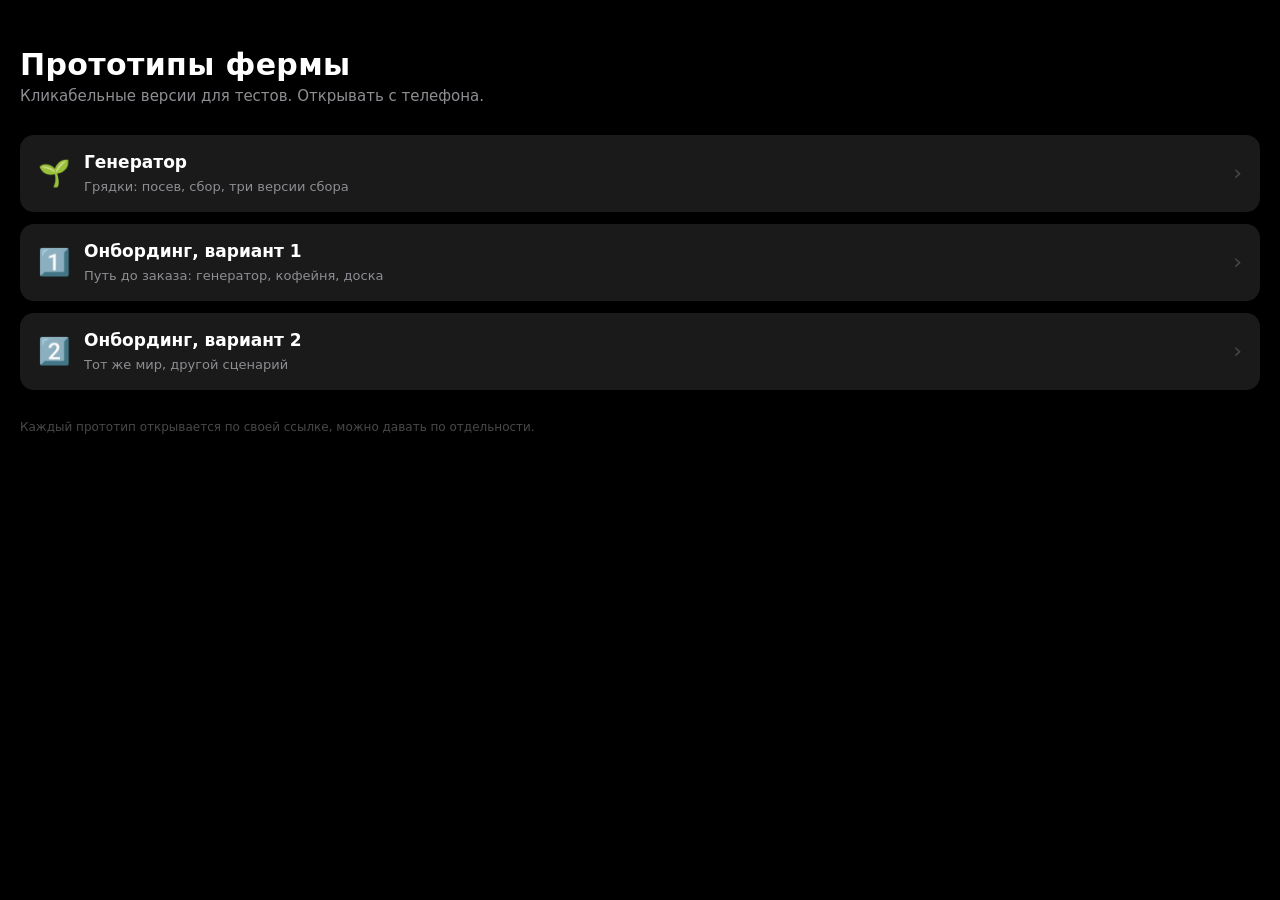
==== commit 2a80db70: "Показ жеста ведением и переход к сбору" ====
--- a/index.html
+++ b/index.html
@@ -21,7 +21,6 @@
   .t b{display:block;font-size:17px;font-weight:600}
   .t small{display:block;color:#8e8e93;font-size:13px;margin-top:3px}
   .chev{color:#48484a;font-size:22px;line-height:1}
-  .soon{opacity:.45}
   footer{color:#48484a;font-size:12px;line-height:1.5}
 </style>
 </head>
@@ -38,19 +37,21 @@
       <span class="chev">›</span>
     </a></li>
 
+    <!-- два варианта онбординга для теста: механика одна, ведут по-разному.
+         Участнику даём одну ссылку, а не выбор из списка -->
     <li><a href="map/">
-      <span class="ico">🗺</span>
-      <span class="t"><b>Карта</b><small>Перемещение, площадки, стройка зданий</small></span>
+      <span class="ico">1️⃣</span>
+      <span class="t"><b>Онбординг, вариант 1</b><small>Путь до заказа: генератор, кофейня, доска</small></span>
       <span class="chev">›</span>
     </a></li>
 
-    <li><a class="soon" href="onboarding/">
-      <span class="ico">👋</span>
-      <span class="t"><b>Онбординг</b><small>В работе</small></span>
+    <li><a href="onb-2/">
+      <span class="ico">2️⃣</span>
+      <span class="t"><b>Онбординг, вариант 2</b><small>Тот же мир, другой сценарий</small></span>
       <span class="chev">›</span>
     </a></li>
   </ul>
 
-  <footer>Каждый прототип открывается по своей ссылке — можно давать по отдельности.</footer>
+  <footer>Каждый прототип открывается по своей ссылке, можно давать по отдельности.</footer>
 </body>
 </html>
